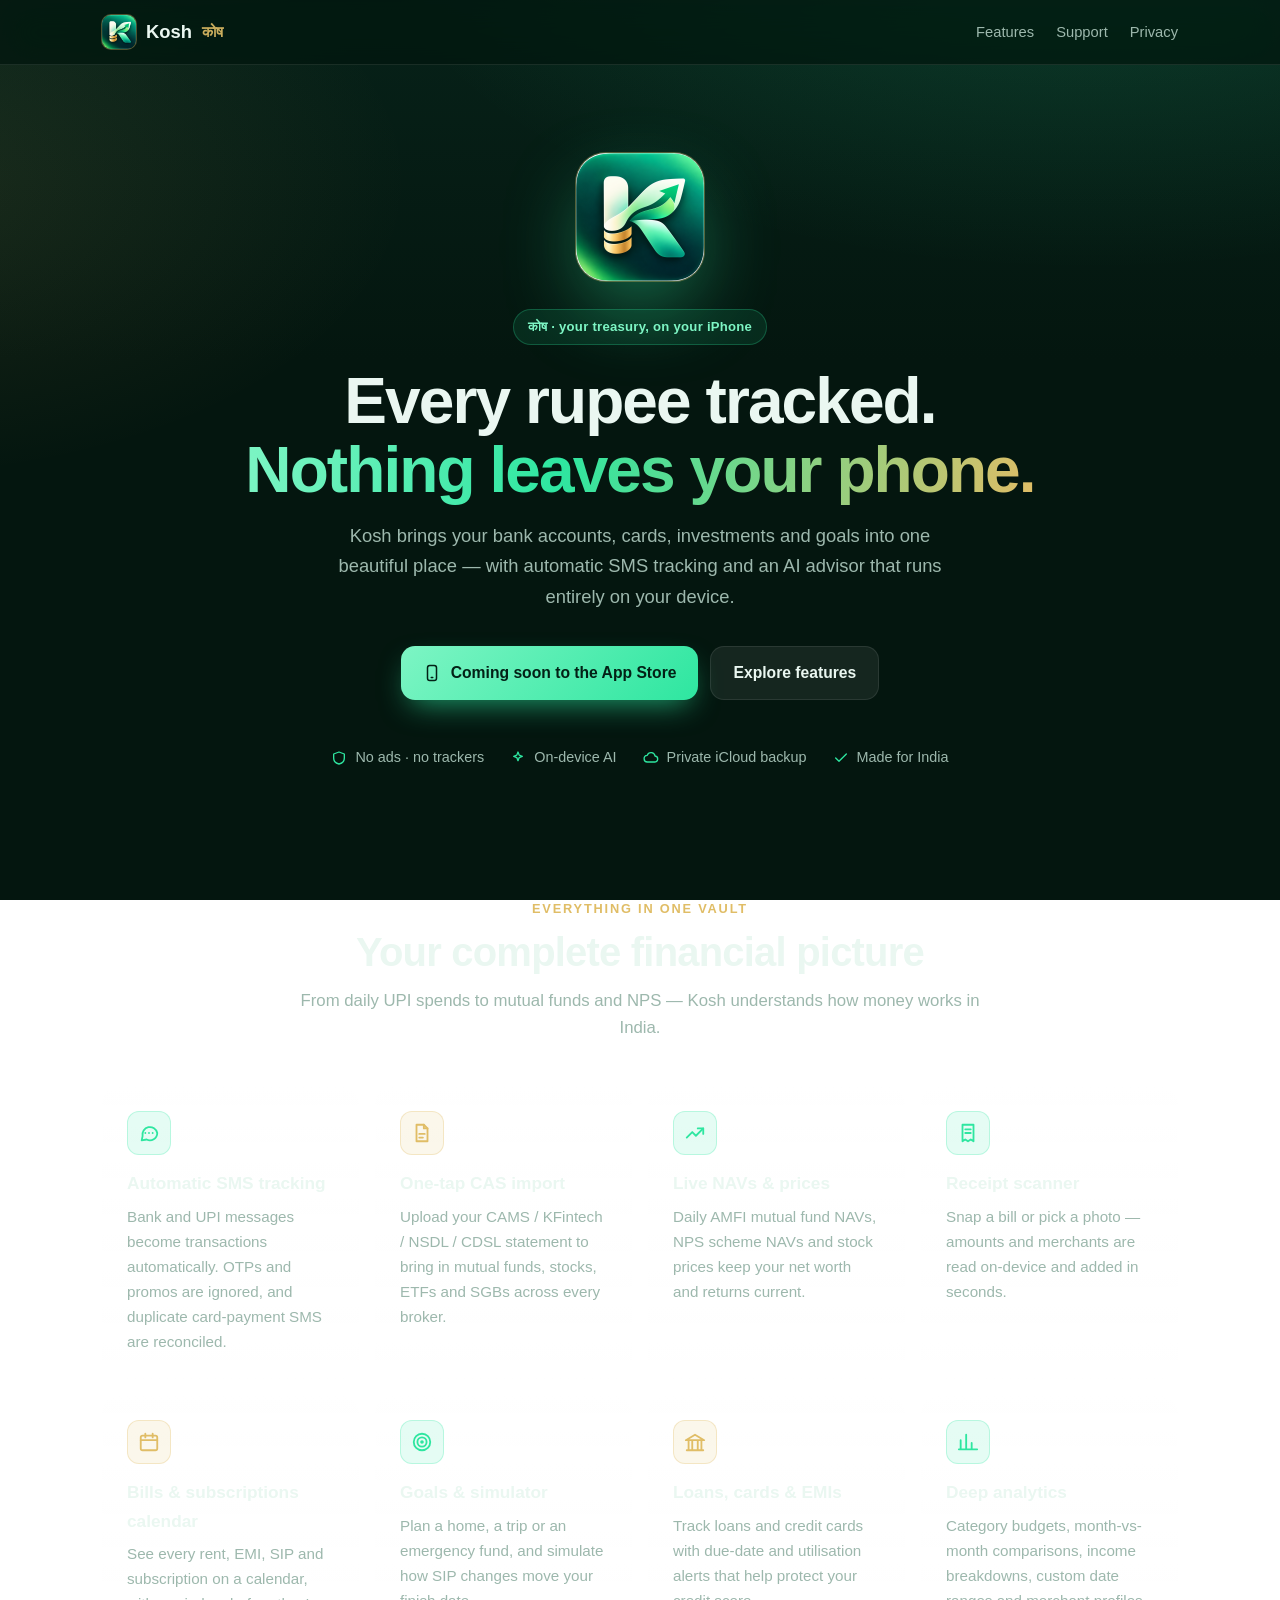
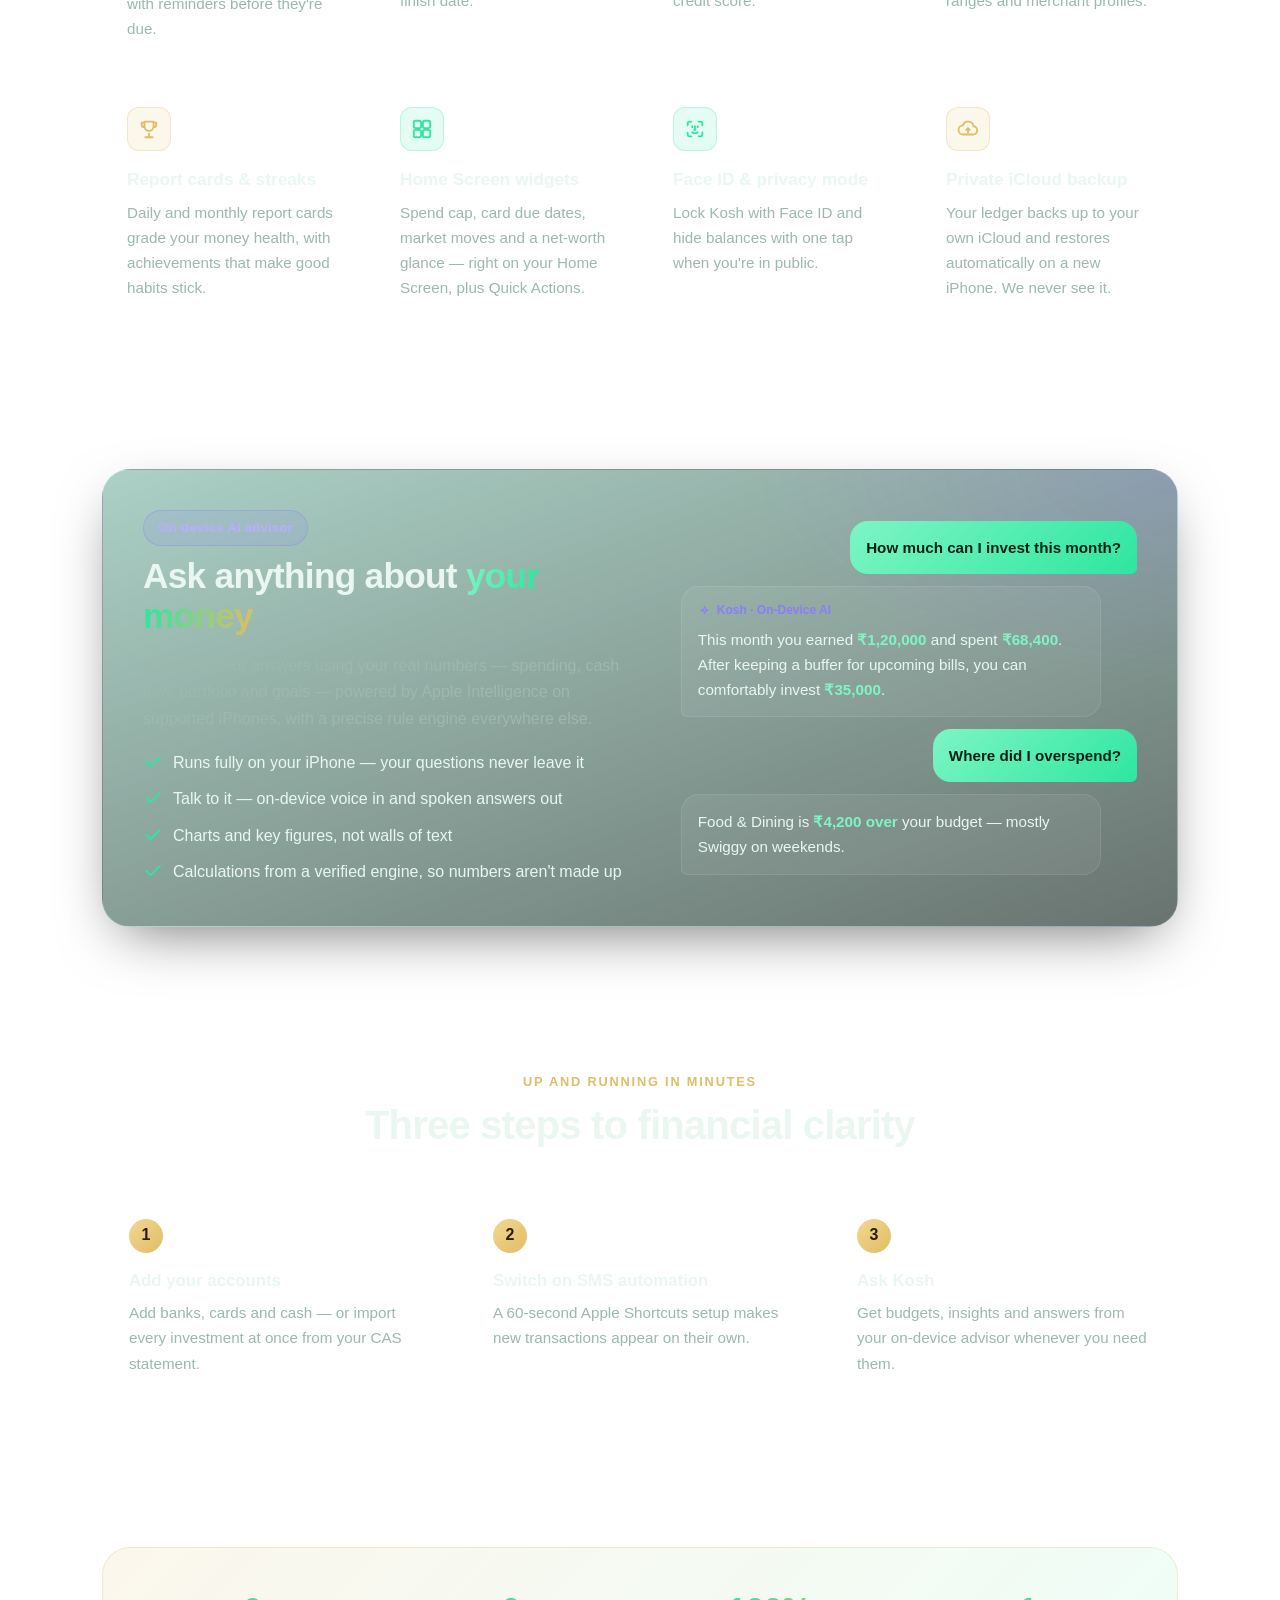
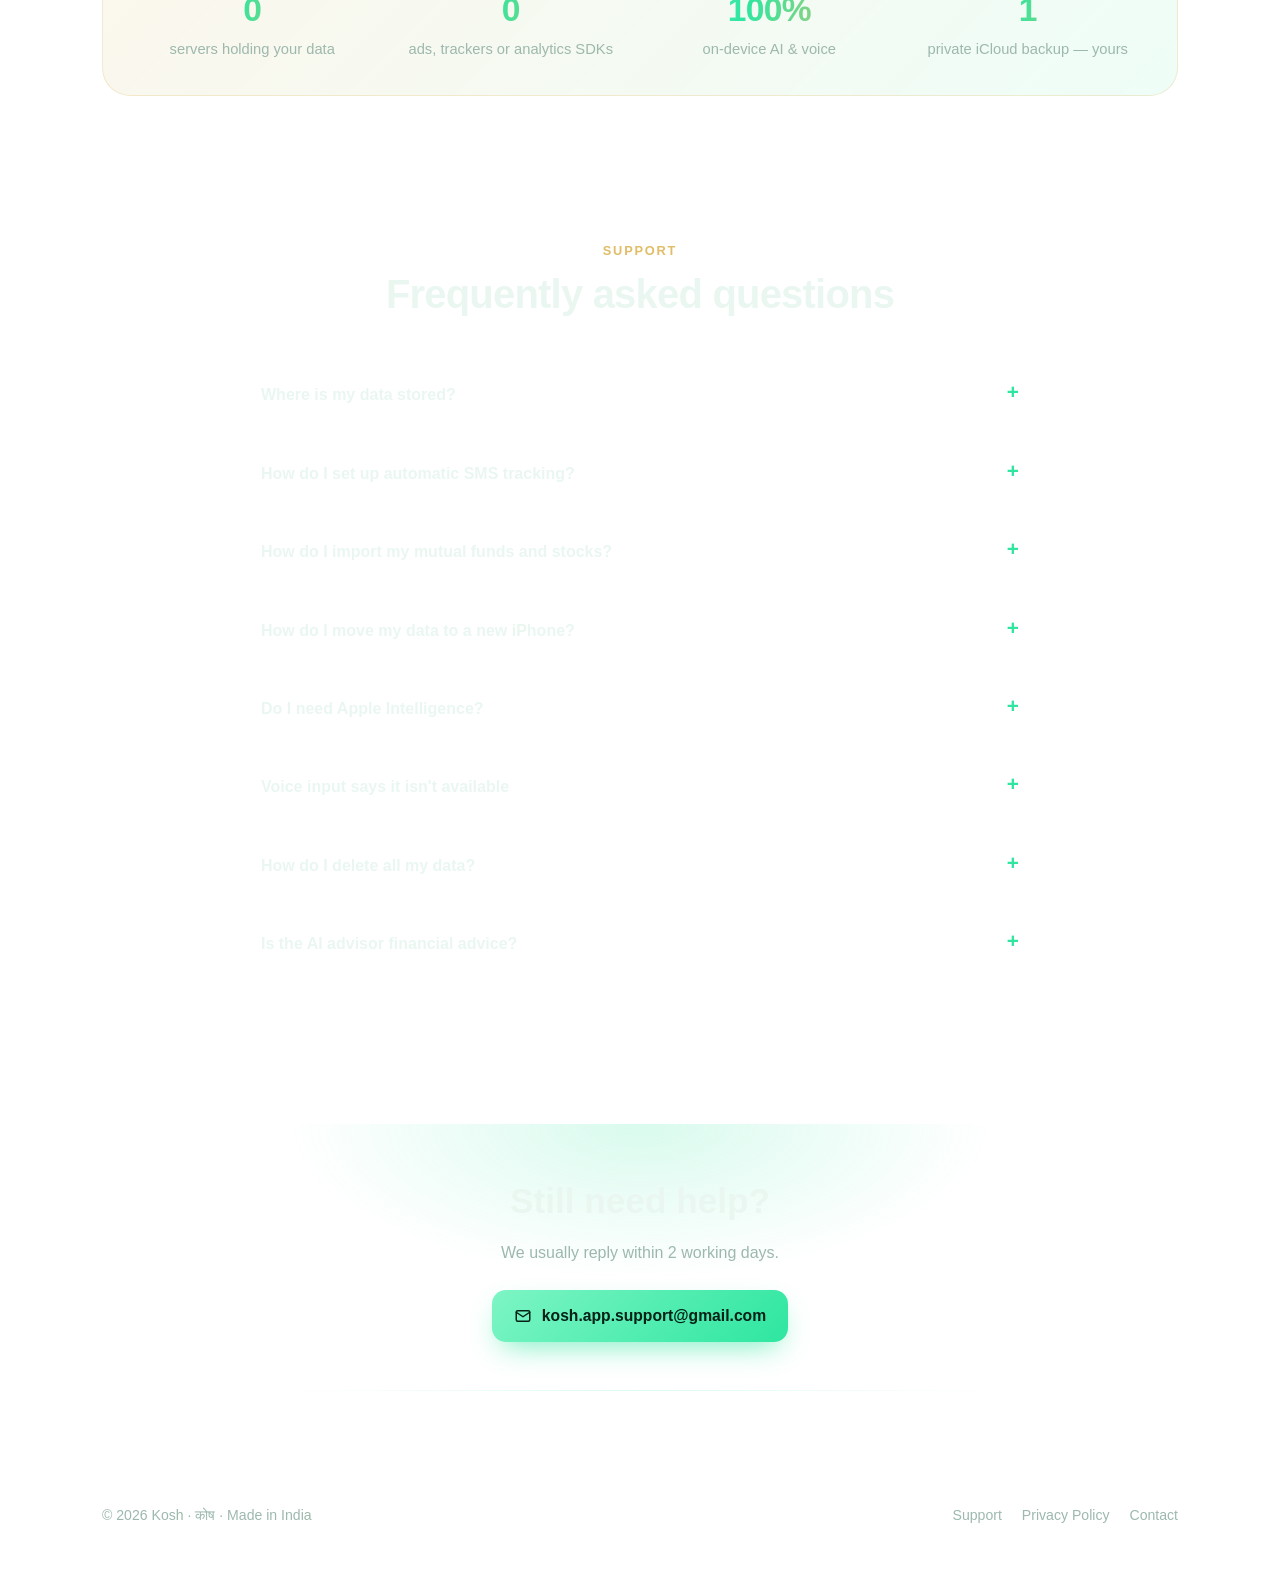
==== index.html @ f6240bd8 "Kosh support and privacy policy site" ====
<!DOCTYPE html>
<html lang="en">
<head>
<meta charset="utf-8">
<meta name="viewport" content="width=device-width, initial-scale=1">
<title>Kosh — Private money manager for India</title>
<meta name="description" content="Kosh tracks your spending, investments and goals entirely on your iPhone. Automatic SMS tracking, CAS import, live NAVs and an on-device AI advisor. No ads, no trackers.">
<meta name="theme-color" content="#04160f">
<meta property="og:title" content="Kosh — Private money manager for India">
<meta property="og:description" content="Spending, investments and an on-device AI advisor — all private, all on your iPhone.">
<meta property="og:image" content="https://kosh-app.github.io/assets/kosh-icon-512.png">
<link rel="icon" type="image/png" href="assets/favicon.png">
<link rel="apple-touch-icon" href="assets/apple-touch-icon.png">
<link rel="stylesheet" href="style.css?v=3">
</head>
<body>

<header class="nav">
  <div class="wrap">
    <a class="brand" href="./"><img src="assets/kosh-icon-512.png" alt="">Kosh <span class="deva">कोष</span></a>
    <nav class="nav-links" aria-label="Main">
      <a href="#features" class="hide-sm">Features</a>
      <a href="#faq">Support</a>
      <a href="privacy.html">Privacy</a>
    </nav>
  </div>
</header>

<main>
  <!-- Hero -->
  <section class="hero">
    <div class="wrap">
      <img class="hero-icon" src="assets/kosh-icon-512.png" alt="Kosh app icon">
      <span class="eyebrow">कोष · your treasury, on your iPhone</span>
      <h1>Every rupee tracked.<br><span class="grad">Nothing leaves your phone.</span></h1>
      <p class="lead">Kosh brings your bank accounts, cards, investments and goals into one beautiful place — with automatic SMS tracking and an AI advisor that runs entirely on your device.</p>
      <div class="cta-row">
        <span class="btn btn-primary">
          <svg viewBox="0 0 24 24" fill="none" stroke="currentColor" stroke-width="2" stroke-linecap="round" stroke-linejoin="round"><rect x="6" y="2" width="12" height="20" rx="3"/><path d="M11 18h2"/></svg>
          Coming soon to the App Store
        </span>
        <a class="btn" href="#features">Explore features</a>
      </div>
      <div class="trust">
        <span><svg viewBox="0 0 24 24" fill="none" stroke="currentColor" stroke-width="2" stroke-linecap="round" stroke-linejoin="round"><path d="M12 3l8 3v6c0 5-3.5 8-8 9-4.5-1-8-4-8-9V6z"/></svg>No ads · no trackers</span>
        <span><svg viewBox="0 0 24 24" fill="none" stroke="currentColor" stroke-width="2" stroke-linecap="round" stroke-linejoin="round"><path d="M12 3l1.8 4.7L18.5 9.5 13.8 11.3 12 16l-1.8-4.7L5.5 9.5l4.7-1.8z"/></svg>On-device AI</span>
        <span><svg viewBox="0 0 24 24" fill="none" stroke="currentColor" stroke-width="2" stroke-linecap="round" stroke-linejoin="round"><path d="M7 18a5 5 0 01-.6-10A6 6 0 0118 9a4.5 4.5 0 01-1 9z"/></svg>Private iCloud backup</span>
        <span><svg viewBox="0 0 24 24" fill="none" stroke="currentColor" stroke-width="2" stroke-linecap="round" stroke-linejoin="round"><path d="M20 6L9 17l-5-5"/></svg>Made for India</span>
      </div>
    </div>
  </section>

  <!-- Features -->
  <section id="features">
    <div class="wrap">
      <div class="section-head">
        <div class="kicker">Everything in one vault</div>
        <h2>Your complete financial picture</h2>
        <p>From daily UPI spends to mutual funds and NPS — Kosh understands how money works in India.</p>
      </div>
      <div class="grid">
        <div class="card">
          <div class="ico"><svg viewBox="0 0 24 24" fill="none" stroke="currentColor" stroke-width="2" stroke-linecap="round" stroke-linejoin="round"><path d="M21 12a8 8 0 01-11.6 7.1L4 20l1-4.6A8 8 0 1121 12z"/><path d="M8 12h.01M12 12h.01M16 12h.01"/></svg></div>
          <h3>Automatic SMS tracking</h3>
          <p>Bank and UPI messages become transactions automatically. OTPs and promos are ignored, and duplicate card-payment SMS are reconciled.</p>
        </div>
        <div class="card">
          <div class="ico gold"><svg viewBox="0 0 24 24" fill="none" stroke="currentColor" stroke-width="2" stroke-linecap="round" stroke-linejoin="round"><path d="M14 3H6v18h12V7z"/><path d="M14 3v4h4M9 13h6M9 17h4"/></svg></div>
          <h3>One-tap CAS import</h3>
          <p>Upload your CAMS / KFintech / NSDL / CDSL statement to bring in mutual funds, stocks, ETFs and SGBs across every broker.</p>
        </div>
        <div class="card">
          <div class="ico"><svg viewBox="0 0 24 24" fill="none" stroke="currentColor" stroke-width="2" stroke-linecap="round" stroke-linejoin="round"><path d="M3 17l6-6 4 4 8-8"/><path d="M15 7h6v6"/></svg></div>
          <h3>Live NAVs &amp; prices</h3>
          <p>Daily AMFI mutual fund NAVs, NPS scheme NAVs and stock prices keep your net worth and returns current.</p>
        </div>
        <div class="card">
          <div class="ico"><svg viewBox="0 0 24 24" fill="none" stroke="currentColor" stroke-width="2" stroke-linecap="round" stroke-linejoin="round"><path d="M6 3h12v18l-3-2-3 2-3-2-3 2z"/><path d="M9 8h6M9 12h6"/></svg></div>
          <h3>Receipt scanner</h3>
          <p>Snap a bill or pick a photo — amounts and merchants are read on-device and added in seconds.</p>
        </div>
        <div class="card">
          <div class="ico gold"><svg viewBox="0 0 24 24" fill="none" stroke="currentColor" stroke-width="2" stroke-linecap="round" stroke-linejoin="round"><rect x="3" y="5" width="18" height="16" rx="2"/><path d="M3 10h18M8 3v4M16 3v4"/></svg></div>
          <h3>Bills &amp; subscriptions calendar</h3>
          <p>See every rent, EMI, SIP and subscription on a calendar, with reminders before they're due.</p>
        </div>
        <div class="card">
          <div class="ico"><svg viewBox="0 0 24 24" fill="none" stroke="currentColor" stroke-width="2" stroke-linecap="round" stroke-linejoin="round"><circle cx="12" cy="12" r="9"/><circle cx="12" cy="12" r="5"/><circle cx="12" cy="12" r="1"/></svg></div>
          <h3>Goals &amp; simulator</h3>
          <p>Plan a home, a trip or an emergency fund, and simulate how SIP changes move your finish date.</p>
        </div>
        <div class="card">
          <div class="ico gold"><svg viewBox="0 0 24 24" fill="none" stroke="currentColor" stroke-width="2" stroke-linecap="round" stroke-linejoin="round"><path d="M3 21h18M5 21V10M19 21V10M9 21V10M15 21V10M2 10l10-6 10 6z"/></svg></div>
          <h3>Loans, cards &amp; EMIs</h3>
          <p>Track loans and credit cards with due-date and utilisation alerts that help protect your credit score.</p>
        </div>
        <div class="card">
          <div class="ico"><svg viewBox="0 0 24 24" fill="none" stroke="currentColor" stroke-width="2" stroke-linecap="round" stroke-linejoin="round"><path d="M4 20V10M10 20V4M16 20v-7M22 20H2"/></svg></div>
          <h3>Deep analytics</h3>
          <p>Category budgets, month-vs-month comparisons, income breakdowns, custom date ranges and merchant profiles.</p>
        </div>
        <div class="card">
          <div class="ico gold"><svg viewBox="0 0 24 24" fill="none" stroke="currentColor" stroke-width="2" stroke-linecap="round" stroke-linejoin="round"><path d="M8 21h8M12 17v4M7 4h10v5a5 5 0 01-10 0z"/><path d="M17 5h3v2a3 3 0 01-3 3M7 5H4v2a3 3 0 003 3"/></svg></div>
          <h3>Report cards &amp; streaks</h3>
          <p>Daily and monthly report cards grade your money health, with achievements that make good habits stick.</p>
        </div>
        <div class="card">
          <div class="ico"><svg viewBox="0 0 24 24" fill="none" stroke="currentColor" stroke-width="2" stroke-linecap="round" stroke-linejoin="round"><rect x="3" y="3" width="8" height="8" rx="2"/><rect x="13" y="3" width="8" height="8" rx="2"/><rect x="3" y="13" width="8" height="8" rx="2"/><rect x="13" y="13" width="8" height="8" rx="2"/></svg></div>
          <h3>Home Screen widgets</h3>
          <p>Spend cap, card due dates, market moves and a net-worth glance — right on your Home Screen, plus Quick Actions.</p>
        </div>
        <div class="card">
          <div class="ico"><svg viewBox="0 0 24 24" fill="none" stroke="currentColor" stroke-width="2" stroke-linecap="round" stroke-linejoin="round"><path d="M4 8V6a2 2 0 012-2h2M16 4h2a2 2 0 012 2v2M20 16v2a2 2 0 01-2 2h-2M8 20H6a2 2 0 01-2-2v-2"/><path d="M9 9v1M15 9v1M12 9v4h-1M9 15.5a4 4 0 006 0"/></svg></div>
          <h3>Face ID &amp; privacy mode</h3>
          <p>Lock Kosh with Face ID and hide balances with one tap when you're in public.</p>
        </div>
        <div class="card">
          <div class="ico gold"><svg viewBox="0 0 24 24" fill="none" stroke="currentColor" stroke-width="2" stroke-linecap="round" stroke-linejoin="round"><path d="M7 18a5 5 0 01-.6-10A6 6 0 0118 9a4.5 4.5 0 01-1 9z"/><path d="M12 11v5M10 13l2-2 2 2"/></svg></div>
          <h3>Private iCloud backup</h3>
          <p>Your ledger backs up to your own iCloud and restores automatically on a new iPhone. We never see it.</p>
        </div>
      </div>
    </div>
  </section>

  <!-- AI advisor spotlight -->
  <section>
    <div class="wrap">
      <div class="spotlight">
        <div>
          <span class="eyebrow" style="color:#b7aeff;background:rgba(139,124,255,.12);border-color:rgba(139,124,255,.3)">On-device AI advisor</span>
          <h2>Ask anything about <span class="grad">your money</span></h2>
          <p>Kosh's advisor answers using your real numbers — spending, cash flow, portfolio and goals — powered by Apple Intelligence on supported iPhones, with a precise rule engine everywhere else.</p>
          <ul class="ticks">
            <li><svg viewBox="0 0 24 24" fill="none" stroke="currentColor" stroke-width="2.4" stroke-linecap="round" stroke-linejoin="round"><path d="M20 6L9 17l-5-5"/></svg>Runs fully on your iPhone — your questions never leave it</li>
            <li><svg viewBox="0 0 24 24" fill="none" stroke="currentColor" stroke-width="2.4" stroke-linecap="round" stroke-linejoin="round"><path d="M20 6L9 17l-5-5"/></svg>Talk to it — on-device voice in and spoken answers out</li>
            <li><svg viewBox="0 0 24 24" fill="none" stroke="currentColor" stroke-width="2.4" stroke-linecap="round" stroke-linejoin="round"><path d="M20 6L9 17l-5-5"/></svg>Charts and key figures, not walls of text</li>
            <li><svg viewBox="0 0 24 24" fill="none" stroke="currentColor" stroke-width="2.4" stroke-linecap="round" stroke-linejoin="round"><path d="M20 6L9 17l-5-5"/></svg>Calculations from a verified engine, so numbers aren't made up</li>
          </ul>
        </div>
        <div class="chat" aria-label="Example conversation">
          <div class="bubble me">How much can I invest this month?</div>
          <div class="bubble ai">
            <div class="tag"><svg viewBox="0 0 24 24" fill="none" stroke="currentColor" stroke-width="2" stroke-linecap="round" stroke-linejoin="round"><path d="M12 3l1.8 4.7L18.5 9.5 13.8 11.3 12 16l-1.8-4.7L5.5 9.5l4.7-1.8z"/></svg>Kosh · On-Device AI</div>
            This month you earned <b>₹1,20,000</b> and spent <b>₹68,400</b>. After keeping a buffer for upcoming bills, you can comfortably invest <b>₹35,000</b>.
          </div>
          <div class="bubble me">Where did I overspend?</div>
          <div class="bubble ai">Food &amp; Dining is <b>₹4,200 over</b> your budget — mostly Swiggy on weekends.</div>
        </div>
      </div>
    </div>
  </section>

  <!-- How it works -->
  <section>
    <div class="wrap">
      <div class="section-head">
        <div class="kicker">Up and running in minutes</div>
        <h2>Three steps to financial clarity</h2>
      </div>
      <div class="steps">
        <div class="step"><h3>Add your accounts</h3><p>Add banks, cards and cash — or import every investment at once from your CAS statement.</p></div>
        <div class="step"><h3>Switch on SMS automation</h3><p>A 60-second Apple Shortcuts setup makes new transactions appear on their own.</p></div>
        <div class="step"><h3>Ask Kosh</h3><p>Get budgets, insights and answers from your on-device advisor whenever you need them.</p></div>
      </div>
    </div>
  </section>

  <!-- Privacy band -->
  <section>
    <div class="wrap">
      <div class="band">
        <div><div class="num grad">0</div><div class="lbl">servers holding your data</div></div>
        <div><div class="num grad">0</div><div class="lbl">ads, trackers or analytics SDKs</div></div>
        <div><div class="num grad">100%</div><div class="lbl">on-device AI &amp; voice</div></div>
        <div><div class="num grad">1</div><div class="lbl">private iCloud backup — yours</div></div>
      </div>
    </div>
  </section>

  <!-- FAQ / Support -->
  <section id="faq">
    <div class="wrap">
      <div class="section-head">
        <div class="kicker">Support</div>
        <h2>Frequently asked questions</h2>
      </div>
      <div class="faq">
        <details>
          <summary>Where is my data stored?</summary>
          <p>On your iPhone, and optionally in your own private iCloud backup. Kosh has no servers that receive your financial data. Read the <a href="privacy.html">Privacy Policy</a>.</p>
        </details>
        <details>
          <summary>How do I set up automatic SMS tracking?</summary>
          <p>Open Kosh → Settings → SMS Automation Guide and follow the steps to create an Apple Shortcuts automation. Set it up on your iPhone only — your other devices get the transactions through iCloud Backup.</p>
        </details>
        <details>
          <summary>How do I import my mutual funds and stocks?</summary>
          <p>Download your Consolidated Account Statement (CAS) PDF from CAMS, KFintech, NSDL or CDSL, then go to Accounts → + → Upload CAS Statement. Holdings from every broker, including Zerodha, Groww and Upstox, are included.</p>
        </details>
        <details>
          <summary>How do I move my data to a new iPhone?</summary>
          <p>Keep iCloud Backup on (Settings → iCloud Backup). Install Kosh on the new iPhone with the same Apple ID and your data restores automatically on first launch.</p>
        </details>
        <details>
          <summary>Do I need Apple Intelligence?</summary>
          <p>No. On iPhones with Apple Intelligence the advisor uses Apple's on-device model; on other iPhones it uses Kosh's built-in rule engine. Both run entirely on your device.</p>
        </details>
        <details>
          <summary>Voice input says it isn't available</summary>
          <p>Kosh only uses on-device speech recognition. Turn on Dictation in Settings → General → Keyboard so iOS can download the speech model for your language, then try again.</p>
        </details>
        <details>
          <summary>How do I delete all my data?</summary>
          <p>Settings → Reset &amp; Clear All Data removes everything from your device and your iCloud backup.</p>
        </details>
        <details>
          <summary>Is the AI advisor financial advice?</summary>
          <p>No. It provides educational insights based on your own data. Please consult a registered adviser before making financial decisions.</p>
        </details>
      </div>
    </div>
  </section>

  <!-- Contact -->
  <section>
    <div class="wrap">
      <div class="contact">
        <h2>Still need help?</h2>
        <p>We usually reply within 2 working days.</p>
        <a class="btn btn-primary" href="mailto:kosh.app.support@gmail.com?subject=Kosh%20Support">
          <svg viewBox="0 0 24 24" fill="none" stroke="currentColor" stroke-width="2" stroke-linecap="round" stroke-linejoin="round"><rect x="3" y="5" width="18" height="14" rx="2"/><path d="M3 7l9 6 9-6"/></svg>
          kosh.app.support@gmail.com
        </a>
      </div>
    </div>
  </section>
</main>

<footer>
  <div class="wrap">
    <span>© 2026 Kosh · कोष · Made in India</span>
    <nav aria-label="Footer"><a href="#faq">Support</a><a href="privacy.html">Privacy Policy</a><a href="mailto:kosh.app.support@gmail.com">Contact</a></nav>
  </div>
</footer>

</body>
</html>
---- style.css ----
/* Kosh — brand theme (emerald vault, mint growth, gold coins). No web fonts, no trackers. */
:root {
    --bg: #04160f;
    --bg-2: #072219;
    --surface: rgba(255, 255, 255, 0.04);
    --surface-2: rgba(255, 255, 255, 0.07);
    --border: rgba(255, 255, 255, 0.09);
    --text: #eaf7f1;
    --muted: #9db8ad;
    --mint: #2ee6a0;
    --mint-2: #7df5c4;
    --emerald: #0f7a5a;
    --gold: #e0bd66;
    --gold-2: #b8913a;
    --ivory: #f7f3e6;
    --violet: #8b7cff;
    --radius: 20px;
    --shadow: 0 20px 60px -20px rgba(0, 0, 0, 0.6);
    --max: 1120px;
}

* { box-sizing: border-box; }
html { scroll-behavior: smooth; }
body {
    margin: 0;
    font: 16px/1.65 -apple-system, BlinkMacSystemFont, "SF Pro Text", "Segoe UI", Roboto, "Noto Sans Devanagari", sans-serif;
    color: var(--text);
    background:
        radial-gradient(1200px 600px at 85% -10%, rgba(46, 230, 160, 0.16), transparent 60%),
        radial-gradient(900px 500px at -10% 20%, rgba(224, 189, 102, 0.10), transparent 60%),
        linear-gradient(180deg, var(--bg-2), var(--bg) 40%);
    background-attachment: fixed;
    -webkit-font-smoothing: antialiased;
}
a { color: var(--mint); text-decoration: none; }
a:hover { text-decoration: underline; }
img { max-width: 100%; display: block; }
.wrap { max-width: var(--max); margin: 0 auto; padding: 0 22px; }

/* ---------- Nav ---------- */
.nav {
    position: sticky; top: 0; z-index: 10;
    backdrop-filter: saturate(160%) blur(18px);
    -webkit-backdrop-filter: saturate(160%) blur(18px);
    background: rgba(4, 22, 15, 0.72);
    border-bottom: 1px solid var(--border);
}
.nav .wrap { display: flex; align-items: center; justify-content: space-between; height: 64px; }
.brand { display: flex; align-items: center; gap: 10px; color: var(--text); font-weight: 700; font-size: 1.15rem; }
.brand:hover { text-decoration: none; }
.brand img { width: 34px; height: 34px; border-radius: 9px; box-shadow: 0 0 0 1px rgba(224, 189, 102, 0.35); }
.brand .deva { color: var(--gold); font-weight: 600; font-size: 0.95rem; opacity: 0.9; }
.nav-links { display: flex; gap: 22px; font-size: 0.92rem; }
.nav-links a { color: var(--muted); }
.nav-links a:hover, .nav-links a[aria-current="page"] { color: var(--text); text-decoration: none; }

/* ---------- Hero ---------- */
.hero { padding: 88px 0 56px; text-align: center; }
.hero-icon {
    width: 128px; height: 128px; margin: 0 auto 28px; border-radius: 30px;
    box-shadow: 0 0 0 1px rgba(224, 189, 102, 0.35), 0 30px 80px -10px rgba(46, 230, 160, 0.45);
}
.eyebrow {
    display: inline-flex; align-items: center; gap: 8px;
    padding: 6px 14px; border-radius: 999px;
    background: rgba(46, 230, 160, 0.10); border: 1px solid rgba(46, 230, 160, 0.25);
    color: var(--mint-2); font-size: 0.82rem; font-weight: 600; letter-spacing: 0.02em;
}
.hero h1 {
    margin: 22px auto 16px; max-width: 820px;
    font-size: clamp(2.3rem, 5.5vw, 4rem); line-height: 1.08; letter-spacing: -0.03em;
}
.grad {
    background: linear-gradient(100deg, var(--mint-2), var(--mint) 40%, var(--gold) 100%);
    -webkit-background-clip: text; background-clip: text; color: transparent;
}
.hero p.lead { max-width: 640px; margin: 0 auto; color: var(--muted); font-size: 1.15rem; }
.cta-row { display: flex; gap: 12px; justify-content: center; flex-wrap: wrap; margin-top: 34px; }
.btn {
    display: inline-flex; align-items: center; gap: 10px;
    padding: 13px 22px; border-radius: 14px; font-weight: 650; font-size: 0.98rem;
    border: 1px solid var(--border); color: var(--text); background: var(--surface-2);
}
.btn:hover { text-decoration: none; background: rgba(255, 255, 255, 0.11); }
.btn-primary {
    color: #032116; border: none;
    background: linear-gradient(135deg, var(--mint-2), var(--mint));
    box-shadow: 0 12px 30px -10px rgba(46, 230, 160, 0.7);
}
.btn-primary:hover { background: linear-gradient(135deg, #9af8d2, #45ecb0); }
.btn svg { width: 18px; height: 18px; }

/* ---------- Trust strip ---------- */
.trust { display: flex; justify-content: center; flex-wrap: wrap; gap: 10px 26px; margin-top: 46px; color: var(--muted); font-size: 0.9rem; }
.trust span { display: inline-flex; align-items: center; gap: 8px; }
.trust svg { width: 16px; height: 16px; color: var(--mint); }

/* ---------- Sections ---------- */
section { padding: 72px 0; }
.section-head { text-align: center; max-width: 680px; margin: 0 auto 44px; }
.section-head .kicker { color: var(--gold); font-weight: 700; font-size: 0.8rem; letter-spacing: 0.14em; text-transform: uppercase; }
.section-head h2 { margin: 10px 0 12px; font-size: clamp(1.7rem, 3.4vw, 2.5rem); letter-spacing: -0.02em; line-height: 1.15; }
.section-head p { color: var(--muted); margin: 0; font-size: 1.05rem; }

/* ---------- Feature grid ---------- */
.grid { display: grid; gap: 16px; grid-template-columns: repeat(auto-fit, minmax(250px, 1fr)); }
.card {
    position: relative; padding: 24px; border-radius: var(--radius);
    background: linear-gradient(180deg, var(--surface-2), var(--surface));
    border: 1px solid var(--border);
    transition: transform 0.2s ease, border-color 0.2s ease;
}
.card:hover { transform: translateY(-3px); border-color: rgba(46, 230, 160, 0.35); }
.card h3 { margin: 14px 0 6px; font-size: 1.08rem; }
.card p { margin: 0; color: var(--muted); font-size: 0.95rem; }
.ico {
    width: 44px; height: 44px; border-radius: 12px; display: grid; place-items: center;
    background: rgba(46, 230, 160, 0.12); color: var(--mint);
    box-shadow: inset 0 0 0 1px rgba(46, 230, 160, 0.25);
}
.ico svg { width: 22px; height: 22px; }
.ico.gold { background: rgba(224, 189, 102, 0.13); color: var(--gold); box-shadow: inset 0 0 0 1px rgba(224, 189, 102, 0.3); }
.ico.violet { background: rgba(139, 124, 255, 0.14); color: var(--violet); box-shadow: inset 0 0 0 1px rgba(139, 124, 255, 0.3); }

/* ---------- Spotlight (AI advisor) ---------- */
.spotlight {
    display: grid; gap: 36px; align-items: center; grid-template-columns: 1.1fr 1fr;
    padding: 40px; border-radius: 28px;
    background:
        radial-gradient(600px 300px at 100% 0%, rgba(139, 124, 255, 0.18), transparent 70%),
        linear-gradient(160deg, rgba(15, 122, 90, 0.35), rgba(4, 22, 15, 0.6));
    border: 1px solid var(--border); box-shadow: var(--shadow);
}
.spotlight h2 { margin: 10px 0 12px; font-size: clamp(1.6rem, 3vw, 2.2rem); letter-spacing: -0.02em; line-height: 1.15; }
.spotlight p { color: var(--muted); }
.ticks { list-style: none; padding: 0; margin: 18px 0 0; display: grid; gap: 10px; }
.ticks li { display: flex; gap: 10px; align-items: flex-start; }
.ticks svg { flex: none; width: 20px; height: 20px; color: var(--mint); margin-top: 2px; }
.chat { display: grid; gap: 12px; }
.bubble { padding: 14px 16px; border-radius: 18px; font-size: 0.95rem; max-width: 92%; }
.bubble.me { justify-self: end; background: linear-gradient(135deg, var(--mint-2), var(--mint)); color: #032116; border-bottom-right-radius: 6px; font-weight: 550; }
.bubble.ai { background: rgba(255, 255, 255, 0.06); border: 1px solid var(--border); border-bottom-left-radius: 6px; }
.bubble.ai b { color: var(--mint-2); }
.bubble .tag { display: flex; align-items: center; gap: 6px; font-size: 0.75rem; color: var(--violet); font-weight: 650; margin-bottom: 6px; }
.bubble .tag svg { width: 13px; height: 13px; }

/* ---------- Steps ---------- */
.steps { counter-reset: s; display: grid; gap: 16px; grid-template-columns: repeat(auto-fit, minmax(240px, 1fr)); }
.step { padding: 26px; border-radius: var(--radius); background: var(--surface); border: 1px solid var(--border); }
.step::before {
    counter-increment: s; content: counter(s);
    display: grid; place-items: center; width: 34px; height: 34px; border-radius: 50%;
    font-weight: 800; color: #2b1d00; background: linear-gradient(135deg, #f3d891, var(--gold));
}
.step h3 { margin: 14px 0 6px; font-size: 1.05rem; }
.step p { margin: 0; color: var(--muted); font-size: 0.95rem; }

/* ---------- Privacy band ---------- */
.band {
    display: grid; gap: 28px; grid-template-columns: repeat(auto-fit, minmax(200px, 1fr));
    padding: 34px; border-radius: 28px; text-align: center;
    background: linear-gradient(135deg, rgba(224, 189, 102, 0.12), rgba(46, 230, 160, 0.08));
    border: 1px solid rgba(224, 189, 102, 0.25);
}
.band .num { font-size: 2.1rem; font-weight: 800; letter-spacing: -0.02em; }
.band .lbl { color: var(--muted); font-size: 0.92rem; }

/* ---------- FAQ ---------- */
.faq { max-width: 800px; margin: 0 auto; display: grid; gap: 10px; }
details { border-radius: 16px; background: var(--surface); border: 1px solid var(--border); padding: 4px 20px; }
details[open] { background: var(--surface-2); border-color: rgba(46, 230, 160, 0.3); }
summary { cursor: pointer; list-style: none; padding: 16px 0; font-weight: 650; display: flex; justify-content: space-between; gap: 16px; }
summary::-webkit-details-marker { display: none; }
summary::after { content: "+"; color: var(--mint); font-size: 1.3rem; line-height: 1; transition: transform 0.2s; }
details[open] summary::after { transform: rotate(45deg); }
details p { margin: 0 0 18px; color: var(--muted); }

/* ---------- Contact ---------- */
.contact {
    text-align: center; padding: 48px 28px; border-radius: 28px;
    background: radial-gradient(500px 220px at 50% 0%, rgba(46, 230, 160, 0.18), transparent 70%), var(--surface);
    border: 1px solid var(--border);
}
.contact h2 { margin: 0 0 10px; font-size: clamp(1.6rem, 3vw, 2.2rem); }
.contact p { color: var(--muted); margin: 0 0 24px; }

/* ---------- Footer ---------- */
footer { padding: 40px 0 56px; border-top: 1px solid var(--border); color: var(--muted); font-size: 0.88rem; }
footer .wrap { display: flex; justify-content: space-between; align-items: center; flex-wrap: wrap; gap: 16px; }
footer nav { display: flex; gap: 20px; }
footer a { color: var(--muted); }

/* ---------- Legal (privacy policy) ---------- */
.legal-hero { padding: 64px 0 24px; text-align: center; }
.legal-hero h1 { margin: 16px 0 8px; font-size: clamp(2rem, 4.5vw, 3rem); letter-spacing: -0.02em; }
.legal-hero .meta { color: var(--muted); }
.legal { display: grid; gap: 28px; grid-template-columns: 240px 1fr; align-items: start; padding-bottom: 72px; }
.toc { position: sticky; top: 88px; padding: 18px; border-radius: 16px; background: var(--surface); border: 1px solid var(--border); font-size: 0.9rem; }
.toc b { display: block; margin-bottom: 8px; color: var(--gold); font-size: 0.75rem; letter-spacing: 0.12em; text-transform: uppercase; }
.toc ol { margin: 0; padding-left: 18px; display: grid; gap: 6px; }
.toc a { color: var(--muted); }
.toc a:hover { color: var(--text); }
.doc { display: grid; gap: 14px; }
.summary-card {
    padding: 26px; border-radius: var(--radius);
    background: linear-gradient(135deg, rgba(46, 230, 160, 0.12), rgba(224, 189, 102, 0.08));
    border: 1px solid rgba(46, 230, 160, 0.3);
}
.summary-card h2 { margin: 0 0 12px; font-size: 1.2rem; }
.doc section { padding: 24px 26px; border-radius: var(--radius); background: var(--surface); border: 1px solid var(--border); scroll-margin-top: 84px; }
.doc h2 { margin: 0 0 10px; font-size: 1.15rem; display: flex; align-items: center; gap: 10px; }
.doc h2 .n { display: grid; place-items: center; width: 28px; height: 28px; border-radius: 8px; font-size: 0.85rem; background: rgba(224, 189, 102, 0.14); color: var(--gold); }
.doc p, .doc li { color: #c9dcd4; }
.doc p { margin: 0 0 10px; }
.doc p:last-child { margin-bottom: 0; }
.doc ul { margin: 0; padding-left: 20px; display: grid; gap: 8px; }
.doc ul + p { margin-top: 12px; }
.doc strong { color: var(--text); }

/* ---------- Responsive ---------- */
@media (max-width: 860px) {
    .spotlight { grid-template-columns: 1fr; padding: 28px; }
    .legal { grid-template-columns: 1fr; }
    .toc { position: static; }
}
@media (max-width: 560px) {
    .nav-links { gap: 14px; font-size: 0.85rem; }
    .nav-links .hide-sm { display: none; }
    .hero { padding-top: 56px; }
    section { padding: 52px 0; }
}
/* Touch screens & phones: give navigation links at least a 44pt tap area (Apple HIG) */
@media (pointer: coarse), (max-width: 860px) {
    .nav-links a, footer nav a { display: inline-flex; align-items: center; min-height: 44px; padding: 0 4px; }
    footer nav { gap: 12px; }
    .toc ol { gap: 0; }
    .toc a { display: flex; align-items: center; min-height: 44px; }
    summary { min-height: 44px; }
}
@media (prefers-reduced-motion: reduce) {
    html { scroll-behavior: auto; }
    .card { transition: none; }
}
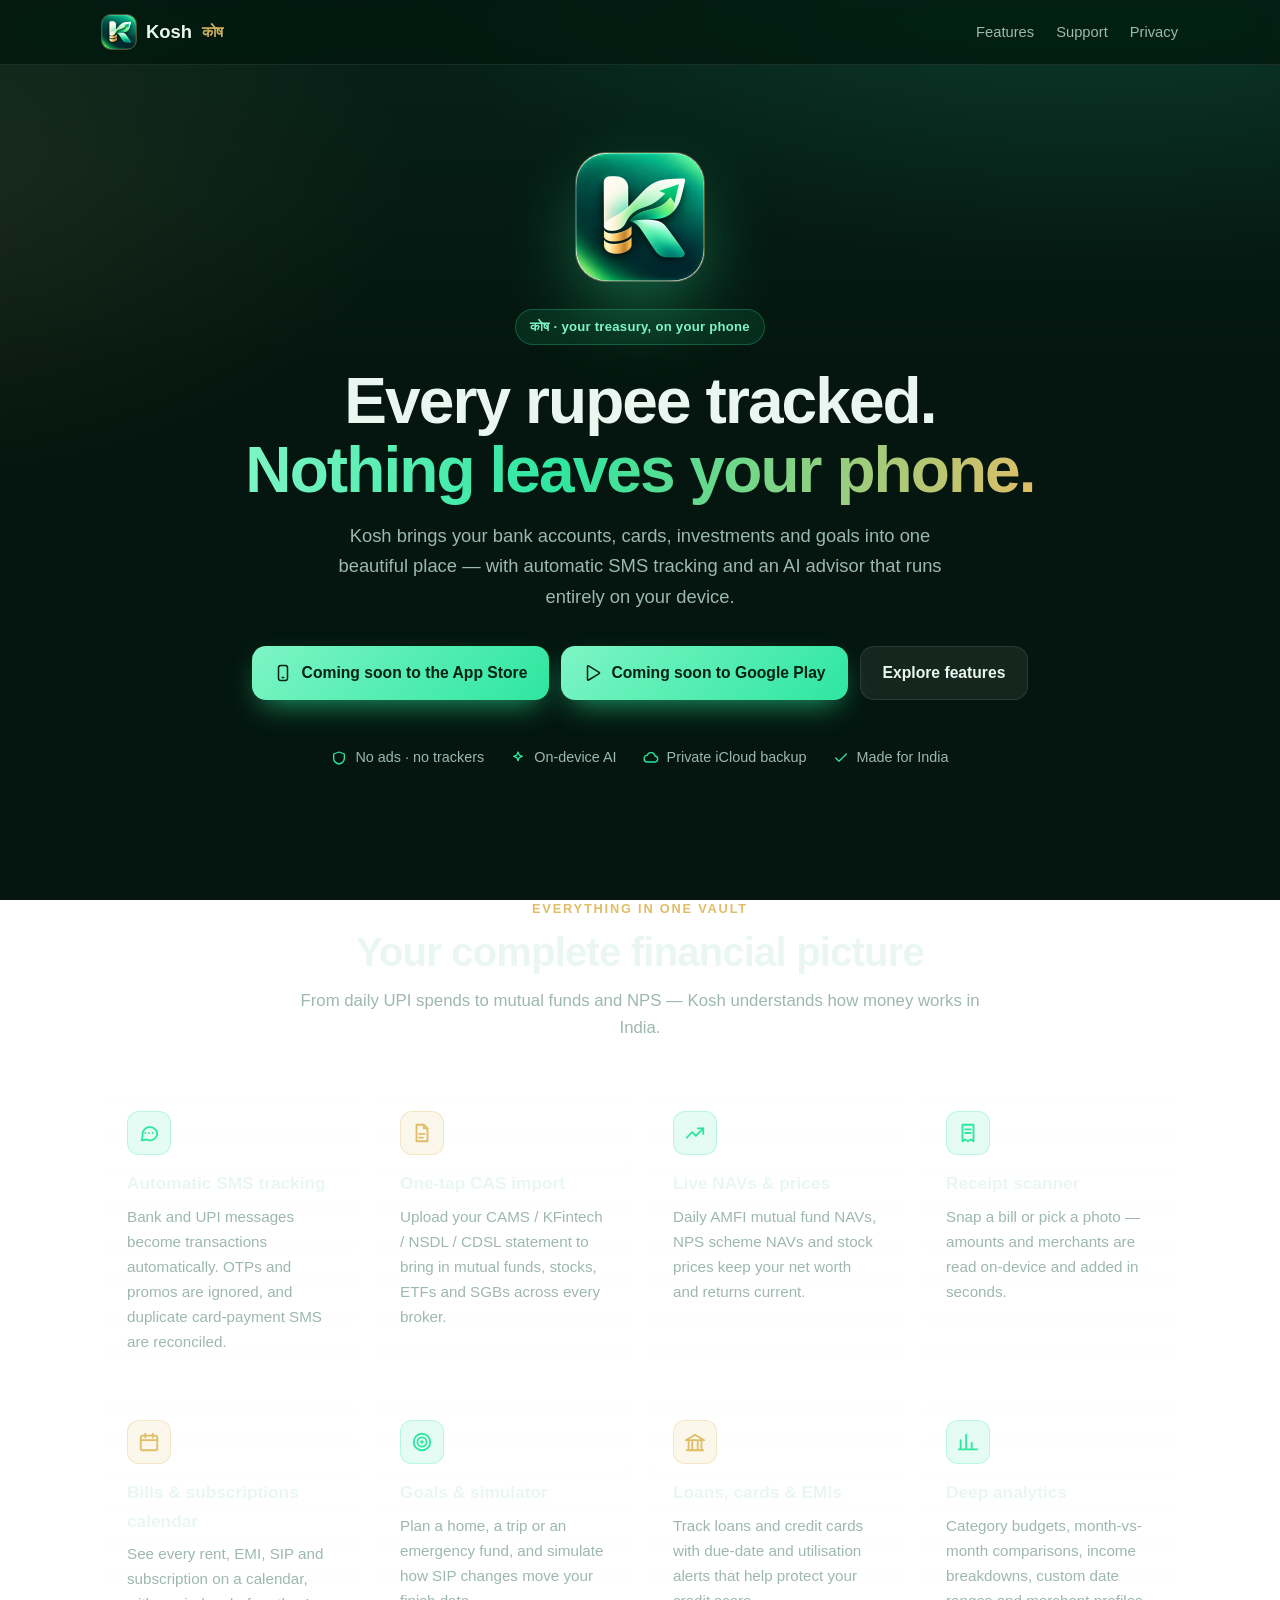
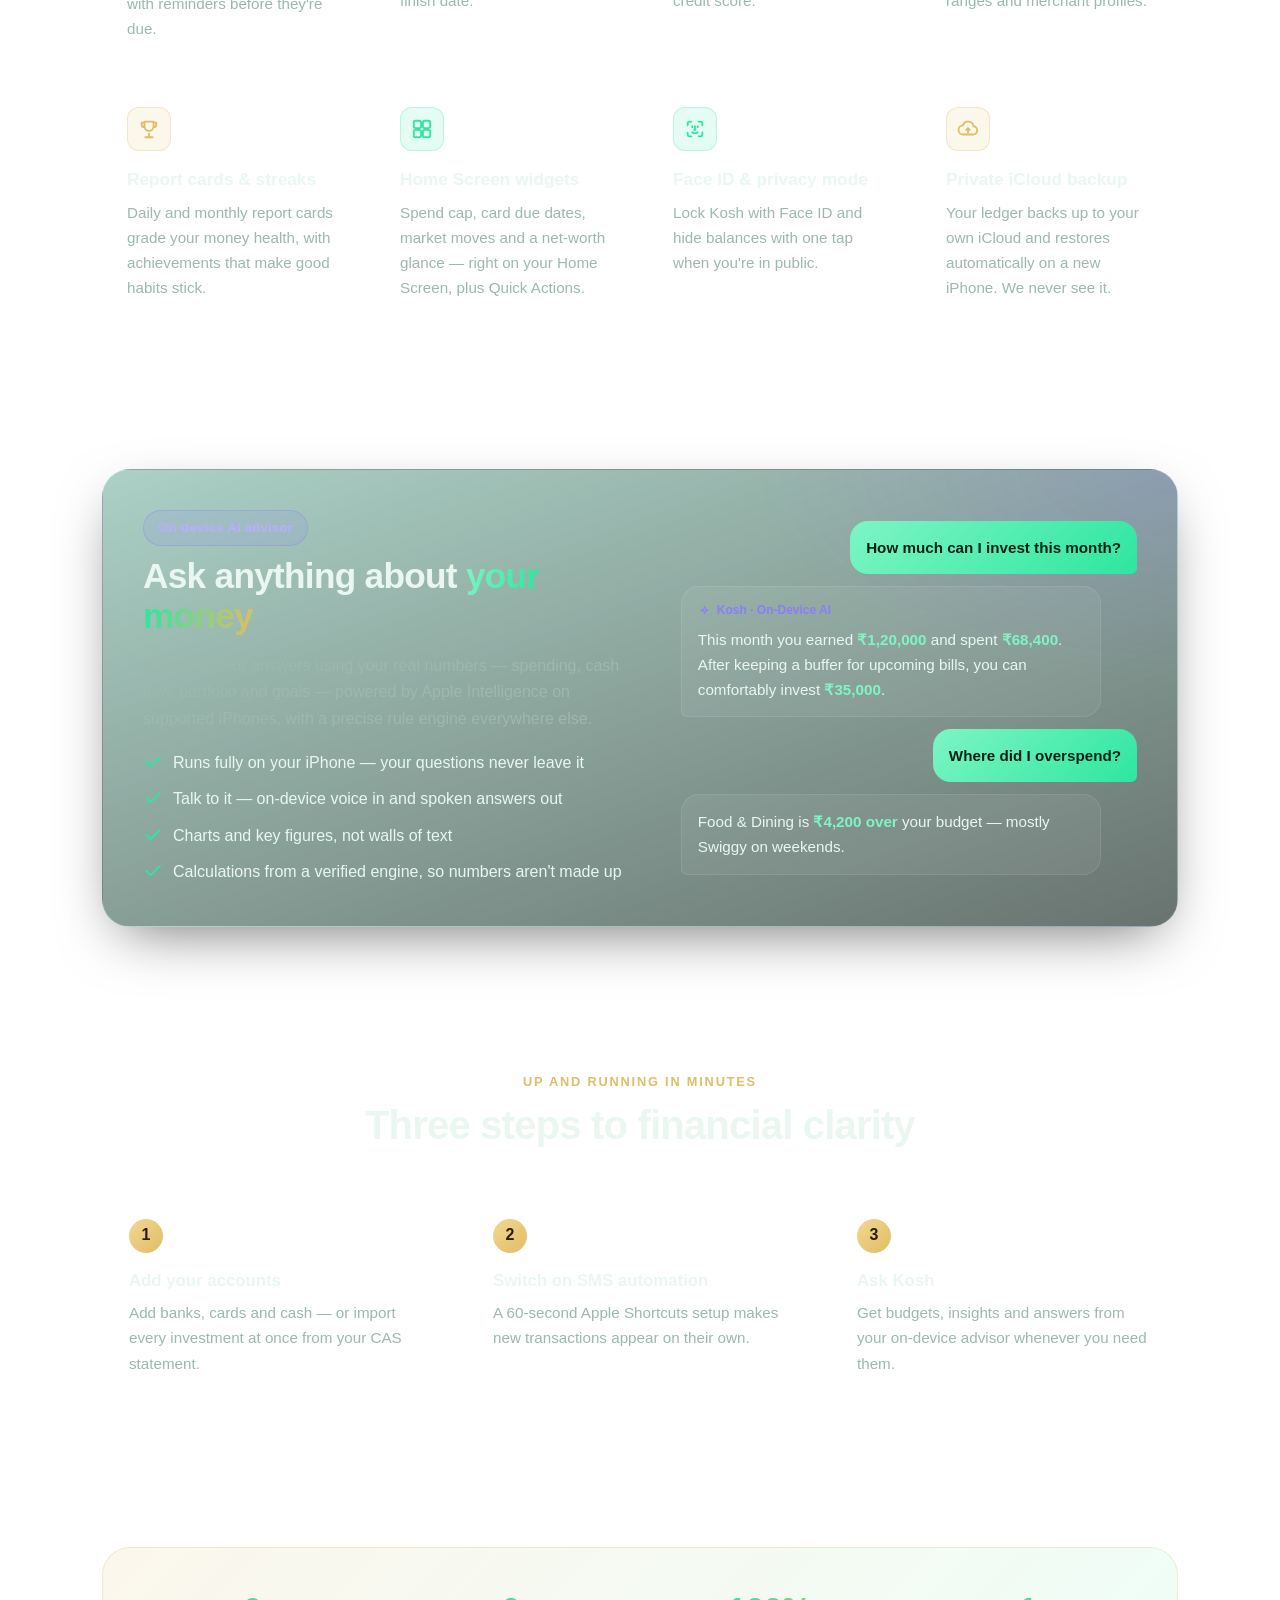
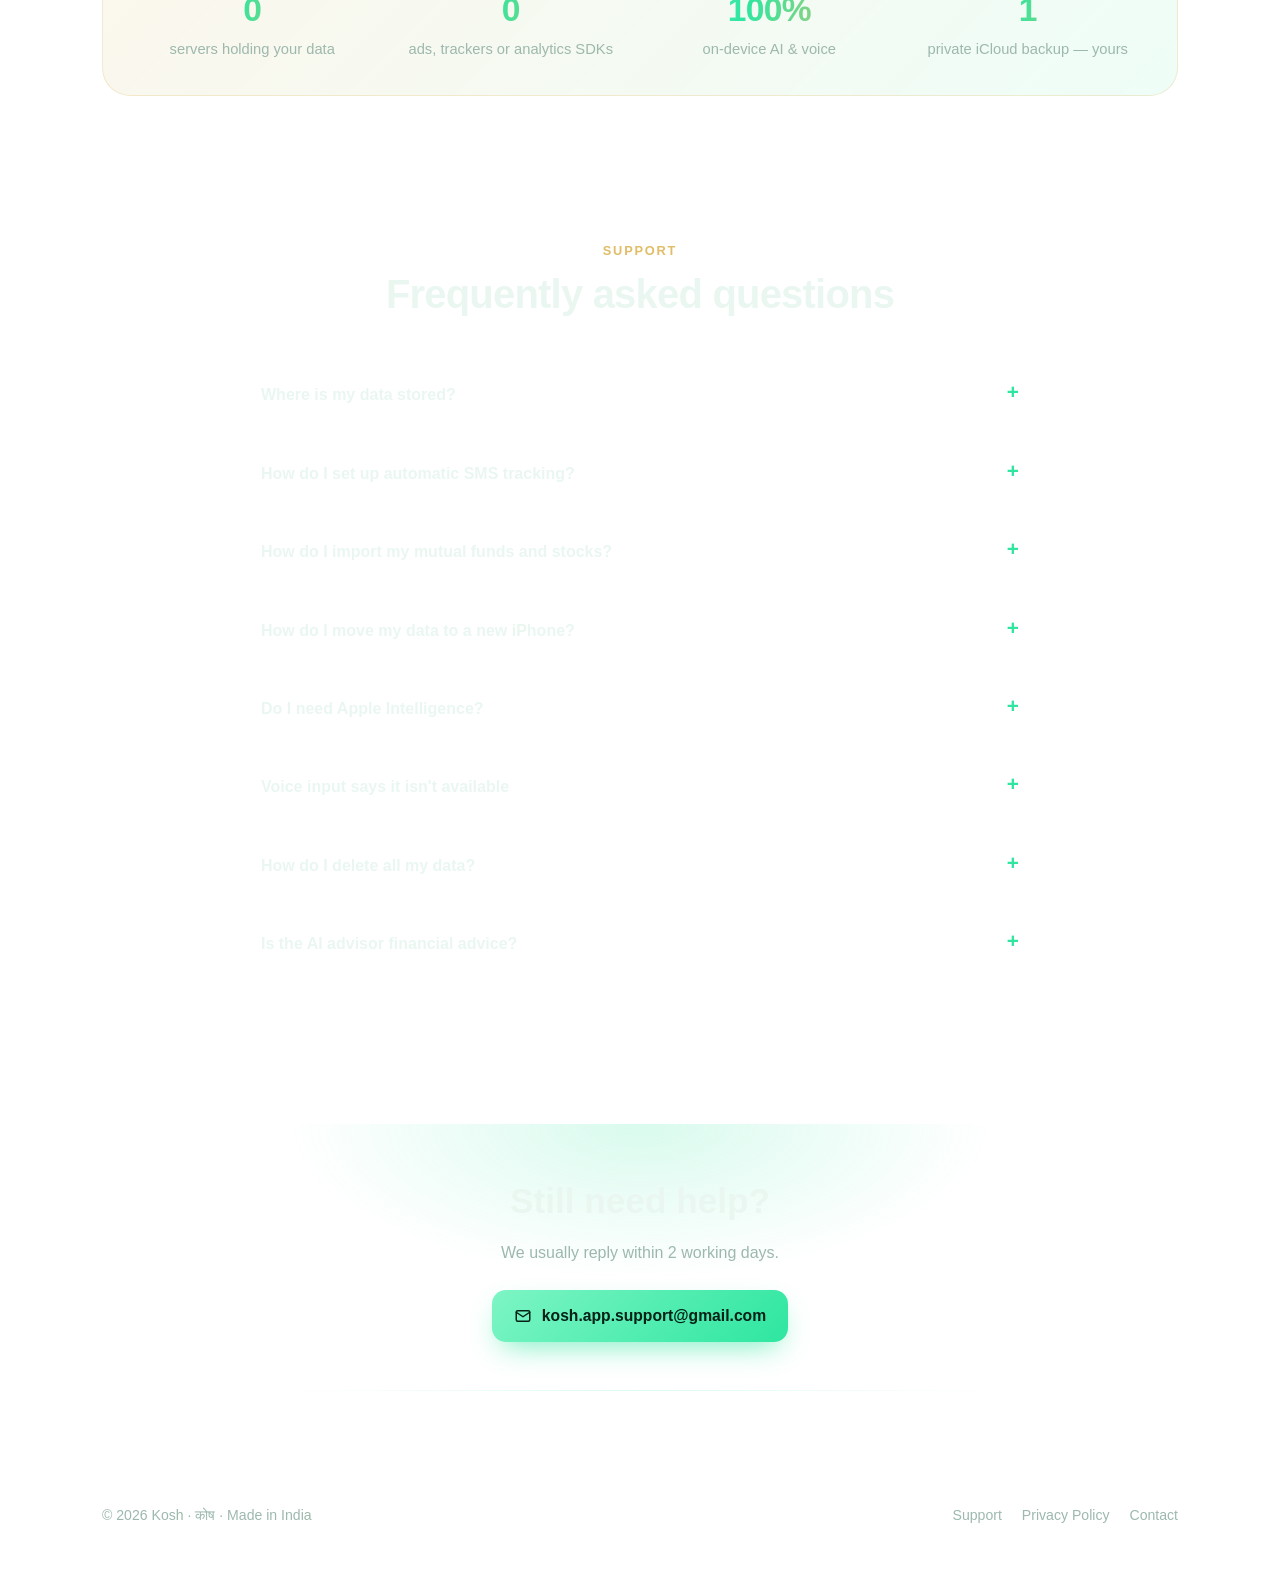
==== commit c7db15cb: "Add Google Play coming-soon button" ====
--- a/index.html
+++ b/index.html
@@ -31,13 +31,17 @@
   <section class="hero">
     <div class="wrap">
       <img class="hero-icon" src="assets/kosh-icon-512.png" alt="Kosh app icon">
-      <span class="eyebrow">कोष · your treasury, on your iPhone</span>
+      <span class="eyebrow">कोष · your treasury, on your phone</span>
       <h1>Every rupee tracked.<br><span class="grad">Nothing leaves your phone.</span></h1>
       <p class="lead">Kosh brings your bank accounts, cards, investments and goals into one beautiful place — with automatic SMS tracking and an AI advisor that runs entirely on your device.</p>
       <div class="cta-row">
         <span class="btn btn-primary">
           <svg viewBox="0 0 24 24" fill="none" stroke="currentColor" stroke-width="2" stroke-linecap="round" stroke-linejoin="round"><rect x="6" y="2" width="12" height="20" rx="3"/><path d="M11 18h2"/></svg>
           Coming soon to the App Store
+        </span>
+        <span class="btn btn-primary">
+          <svg viewBox="0 0 24 24" fill="none" stroke="currentColor" stroke-width="2" stroke-linecap="round" stroke-linejoin="round"><path d="M6 3.5v17a1 1 0 001.5.86l14-8.5a1 1 0 000-1.72l-14-8.5A1 1 0 006 3.5z"/></svg>
+          Coming soon to Google Play
         </span>
         <a class="btn" href="#features">Explore features</a>
       </div>
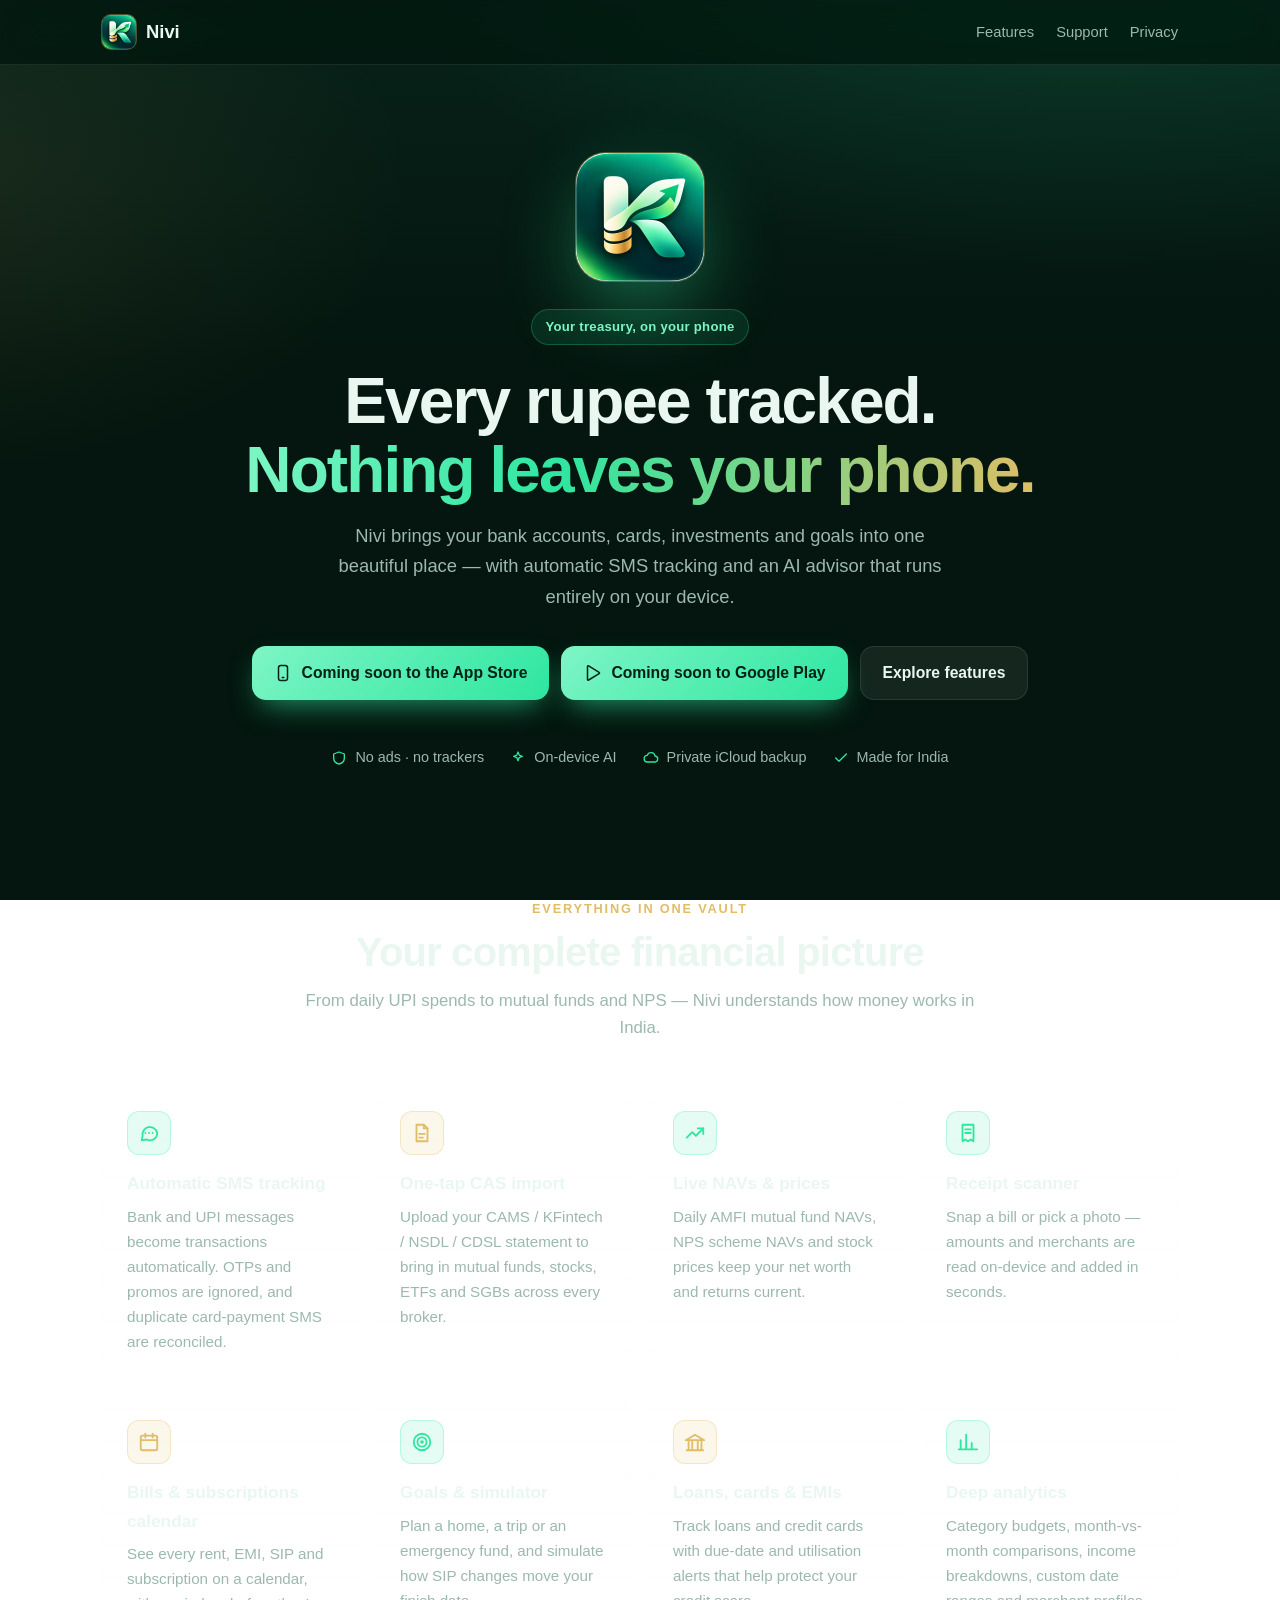
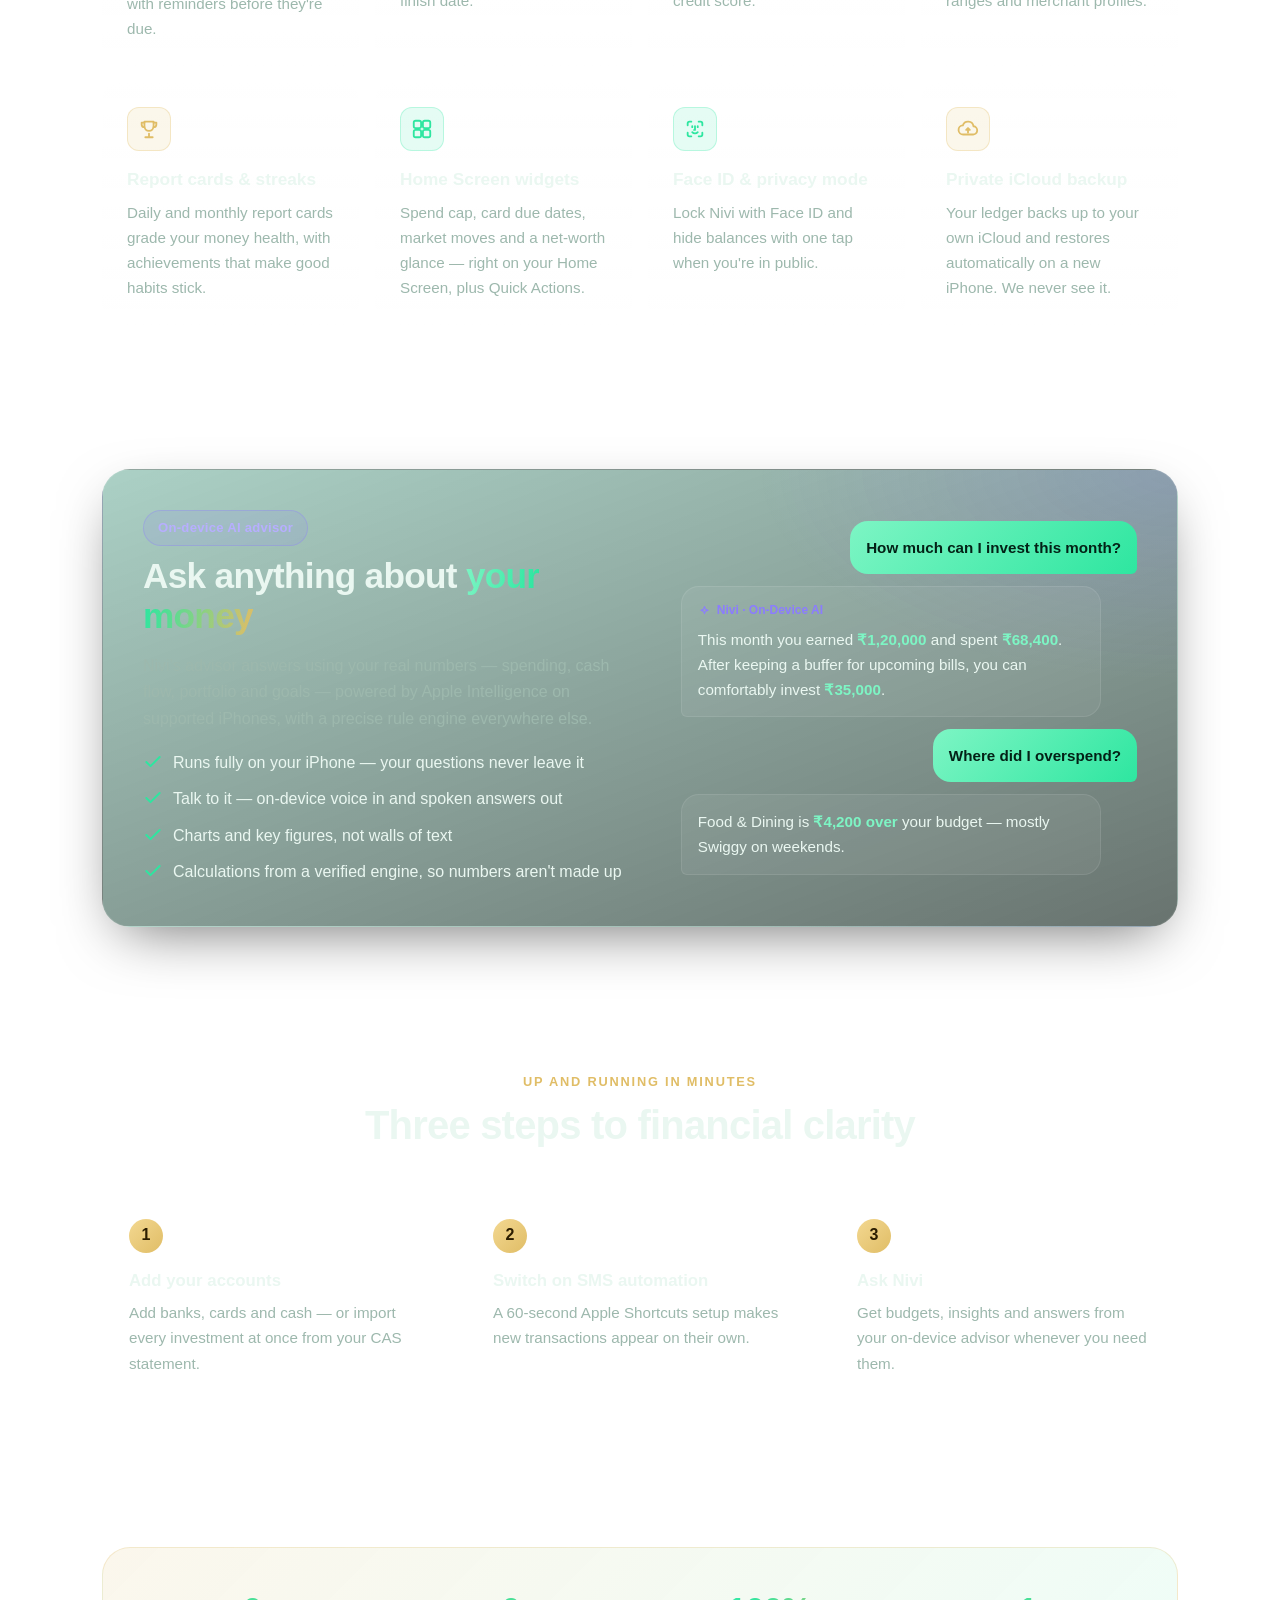
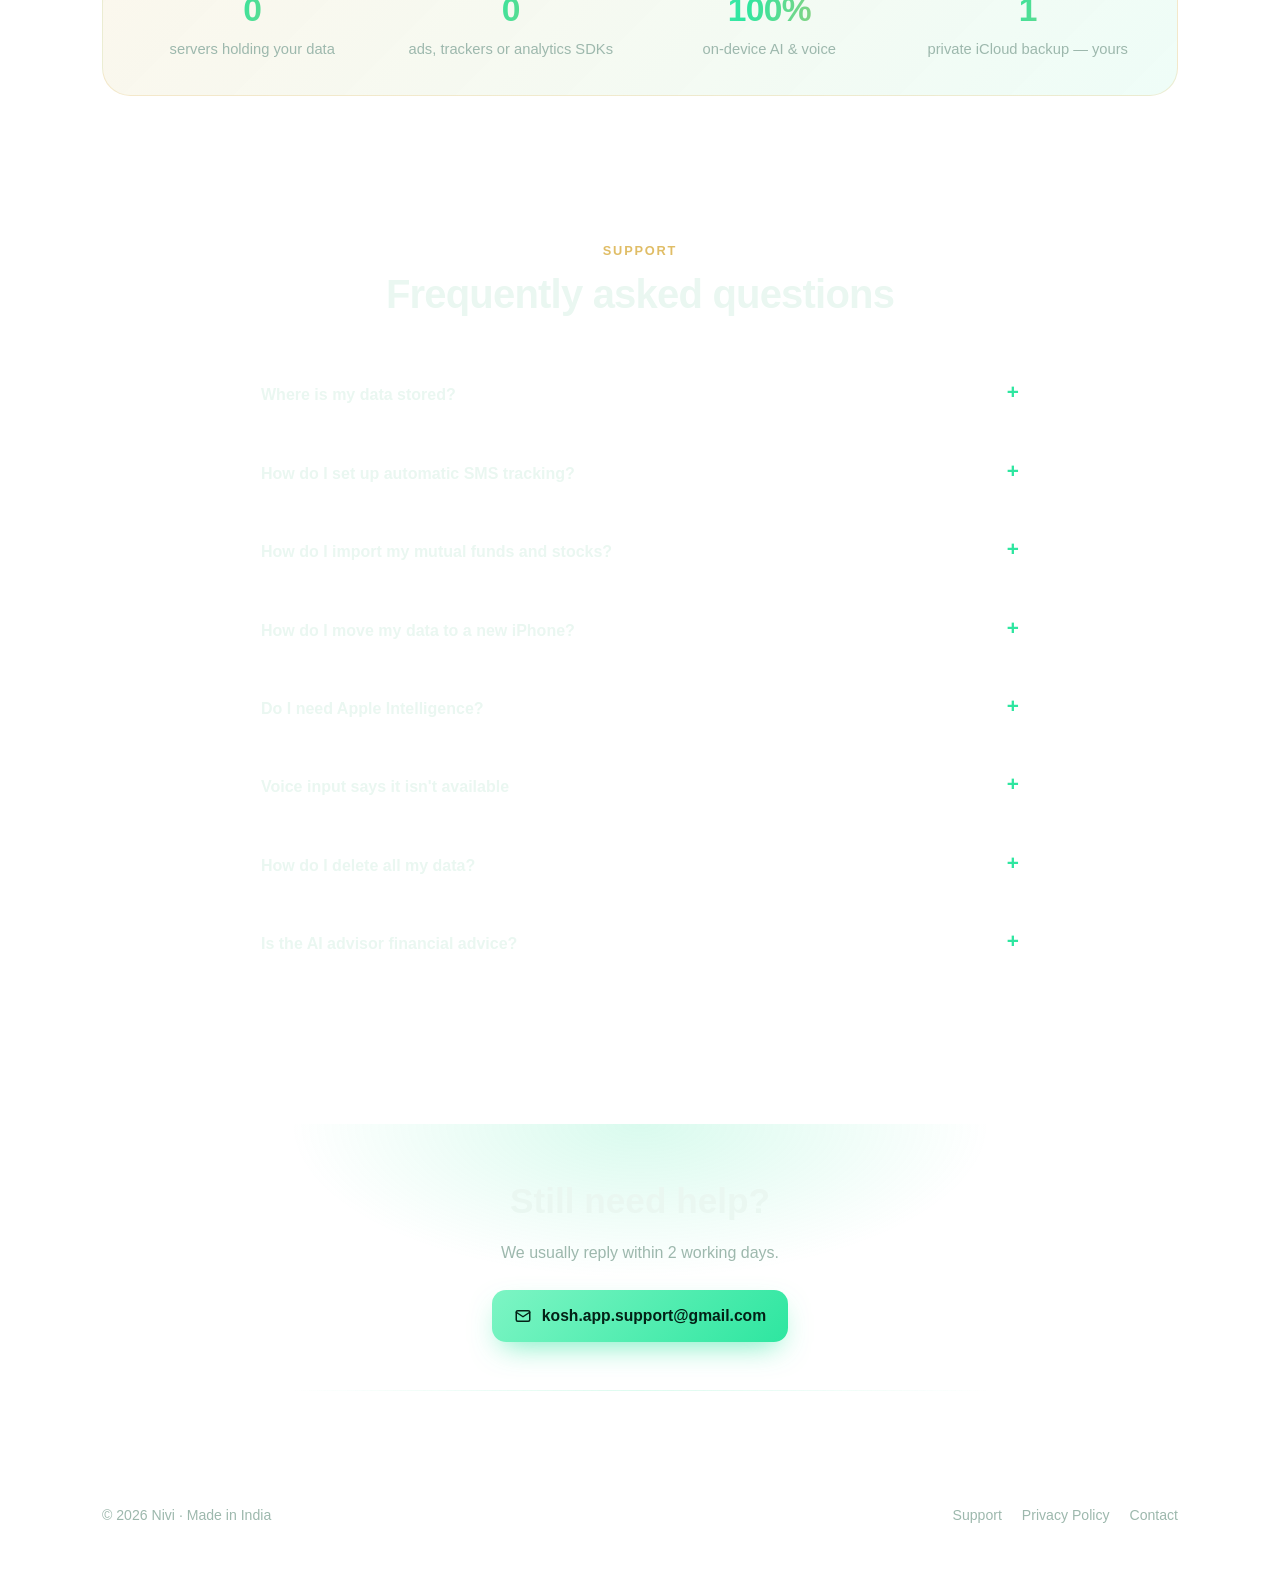
==== commit 69709067: "Rename to Nivi" ====
--- a/index.html
+++ b/index.html
@@ -3,10 +3,10 @@
 <head>
 <meta charset="utf-8">
 <meta name="viewport" content="width=device-width, initial-scale=1">
-<title>Kosh — Private money manager for India</title>
-<meta name="description" content="Kosh tracks your spending, investments and goals entirely on your iPhone. Automatic SMS tracking, CAS import, live NAVs and an on-device AI advisor. No ads, no trackers.">
+<title>Nivi — Private money manager for India</title>
+<meta name="description" content="Nivi tracks your spending, investments and goals entirely on your iPhone. Automatic SMS tracking, CAS import, live NAVs and an on-device AI advisor. No ads, no trackers.">
 <meta name="theme-color" content="#04160f">
-<meta property="og:title" content="Kosh — Private money manager for India">
+<meta property="og:title" content="Nivi — Private money manager for India">
 <meta property="og:description" content="Spending, investments and an on-device AI advisor — all private, all on your iPhone.">
 <meta property="og:image" content="https://kosh-app.github.io/assets/kosh-icon-512.png">
 <link rel="icon" type="image/png" href="assets/favicon.png">
@@ -17,7 +17,7 @@
 
 <header class="nav">
   <div class="wrap">
-    <a class="brand" href="./"><img src="assets/kosh-icon-512.png" alt="">Kosh <span class="deva">कोष</span></a>
+    <a class="brand" href="./"><img src="assets/kosh-icon-512.png" alt="">Nivi</a>
     <nav class="nav-links" aria-label="Main">
       <a href="#features" class="hide-sm">Features</a>
       <a href="#faq">Support</a>
@@ -30,10 +30,10 @@
   <!-- Hero -->
   <section class="hero">
     <div class="wrap">
-      <img class="hero-icon" src="assets/kosh-icon-512.png" alt="Kosh app icon">
-      <span class="eyebrow">कोष · your treasury, on your phone</span>
+      <img class="hero-icon" src="assets/kosh-icon-512.png" alt="Nivi app icon">
+      <span class="eyebrow">Your treasury, on your phone</span>
       <h1>Every rupee tracked.<br><span class="grad">Nothing leaves your phone.</span></h1>
-      <p class="lead">Kosh brings your bank accounts, cards, investments and goals into one beautiful place — with automatic SMS tracking and an AI advisor that runs entirely on your device.</p>
+      <p class="lead">Nivi brings your bank accounts, cards, investments and goals into one beautiful place — with automatic SMS tracking and an AI advisor that runs entirely on your device.</p>
       <div class="cta-row">
         <span class="btn btn-primary">
           <svg viewBox="0 0 24 24" fill="none" stroke="currentColor" stroke-width="2" stroke-linecap="round" stroke-linejoin="round"><rect x="6" y="2" width="12" height="20" rx="3"/><path d="M11 18h2"/></svg>
@@ -60,7 +60,7 @@
       <div class="section-head">
         <div class="kicker">Everything in one vault</div>
         <h2>Your complete financial picture</h2>
-        <p>From daily UPI spends to mutual funds and NPS — Kosh understands how money works in India.</p>
+        <p>From daily UPI spends to mutual funds and NPS — Nivi understands how money works in India.</p>
       </div>
       <div class="grid">
         <div class="card">
@@ -116,7 +116,7 @@
         <div class="card">
           <div class="ico"><svg viewBox="0 0 24 24" fill="none" stroke="currentColor" stroke-width="2" stroke-linecap="round" stroke-linejoin="round"><path d="M4 8V6a2 2 0 012-2h2M16 4h2a2 2 0 012 2v2M20 16v2a2 2 0 01-2 2h-2M8 20H6a2 2 0 01-2-2v-2"/><path d="M9 9v1M15 9v1M12 9v4h-1M9 15.5a4 4 0 006 0"/></svg></div>
           <h3>Face ID &amp; privacy mode</h3>
-          <p>Lock Kosh with Face ID and hide balances with one tap when you're in public.</p>
+          <p>Lock Nivi with Face ID and hide balances with one tap when you're in public.</p>
         </div>
         <div class="card">
           <div class="ico gold"><svg viewBox="0 0 24 24" fill="none" stroke="currentColor" stroke-width="2" stroke-linecap="round" stroke-linejoin="round"><path d="M7 18a5 5 0 01-.6-10A6 6 0 0118 9a4.5 4.5 0 01-1 9z"/><path d="M12 11v5M10 13l2-2 2 2"/></svg></div>
@@ -134,7 +134,7 @@
         <div>
           <span class="eyebrow" style="color:#b7aeff;background:rgba(139,124,255,.12);border-color:rgba(139,124,255,.3)">On-device AI advisor</span>
           <h2>Ask anything about <span class="grad">your money</span></h2>
-          <p>Kosh's advisor answers using your real numbers — spending, cash flow, portfolio and goals — powered by Apple Intelligence on supported iPhones, with a precise rule engine everywhere else.</p>
+          <p>Nivi's advisor answers using your real numbers — spending, cash flow, portfolio and goals — powered by Apple Intelligence on supported iPhones, with a precise rule engine everywhere else.</p>
           <ul class="ticks">
             <li><svg viewBox="0 0 24 24" fill="none" stroke="currentColor" stroke-width="2.4" stroke-linecap="round" stroke-linejoin="round"><path d="M20 6L9 17l-5-5"/></svg>Runs fully on your iPhone — your questions never leave it</li>
             <li><svg viewBox="0 0 24 24" fill="none" stroke="currentColor" stroke-width="2.4" stroke-linecap="round" stroke-linejoin="round"><path d="M20 6L9 17l-5-5"/></svg>Talk to it — on-device voice in and spoken answers out</li>
@@ -145,7 +145,7 @@
         <div class="chat" aria-label="Example conversation">
           <div class="bubble me">How much can I invest this month?</div>
           <div class="bubble ai">
-            <div class="tag"><svg viewBox="0 0 24 24" fill="none" stroke="currentColor" stroke-width="2" stroke-linecap="round" stroke-linejoin="round"><path d="M12 3l1.8 4.7L18.5 9.5 13.8 11.3 12 16l-1.8-4.7L5.5 9.5l4.7-1.8z"/></svg>Kosh · On-Device AI</div>
+            <div class="tag"><svg viewBox="0 0 24 24" fill="none" stroke="currentColor" stroke-width="2" stroke-linecap="round" stroke-linejoin="round"><path d="M12 3l1.8 4.7L18.5 9.5 13.8 11.3 12 16l-1.8-4.7L5.5 9.5l4.7-1.8z"/></svg>Nivi · On-Device AI</div>
             This month you earned <b>₹1,20,000</b> and spent <b>₹68,400</b>. After keeping a buffer for upcoming bills, you can comfortably invest <b>₹35,000</b>.
           </div>
           <div class="bubble me">Where did I overspend?</div>
@@ -165,7 +165,7 @@
       <div class="steps">
         <div class="step"><h3>Add your accounts</h3><p>Add banks, cards and cash — or import every investment at once from your CAS statement.</p></div>
         <div class="step"><h3>Switch on SMS automation</h3><p>A 60-second Apple Shortcuts setup makes new transactions appear on their own.</p></div>
-        <div class="step"><h3>Ask Kosh</h3><p>Get budgets, insights and answers from your on-device advisor whenever you need them.</p></div>
+        <div class="step"><h3>Ask Nivi</h3><p>Get budgets, insights and answers from your on-device advisor whenever you need them.</p></div>
       </div>
     </div>
   </section>
@@ -192,11 +192,11 @@
       <div class="faq">
         <details>
           <summary>Where is my data stored?</summary>
-          <p>On your iPhone, and optionally in your own private iCloud backup. Kosh has no servers that receive your financial data. Read the <a href="privacy.html">Privacy Policy</a>.</p>
+          <p>On your iPhone, and optionally in your own private iCloud backup. Nivi has no servers that receive your financial data. Read the <a href="privacy.html">Privacy Policy</a>.</p>
         </details>
         <details>
           <summary>How do I set up automatic SMS tracking?</summary>
-          <p>Open Kosh → Settings → SMS Automation Guide and follow the steps to create an Apple Shortcuts automation. Set it up on your iPhone only — your other devices get the transactions through iCloud Backup.</p>
+          <p>Open Nivi → Settings → SMS Automation Guide and follow the steps to create an Apple Shortcuts automation. Set it up on your iPhone only — your other devices get the transactions through iCloud Backup.</p>
         </details>
         <details>
           <summary>How do I import my mutual funds and stocks?</summary>
@@ -204,15 +204,15 @@
         </details>
         <details>
           <summary>How do I move my data to a new iPhone?</summary>
-          <p>Keep iCloud Backup on (Settings → iCloud Backup). Install Kosh on the new iPhone with the same Apple ID and your data restores automatically on first launch.</p>
+          <p>Keep iCloud Backup on (Settings → iCloud Backup). Install Nivi on the new iPhone with the same Apple ID and your data restores automatically on first launch.</p>
         </details>
         <details>
           <summary>Do I need Apple Intelligence?</summary>
-          <p>No. On iPhones with Apple Intelligence the advisor uses Apple's on-device model; on other iPhones it uses Kosh's built-in rule engine. Both run entirely on your device.</p>
+          <p>No. On iPhones with Apple Intelligence the advisor uses Apple's on-device model; on other iPhones it uses Nivi's built-in rule engine. Both run entirely on your device.</p>
         </details>
         <details>
           <summary>Voice input says it isn't available</summary>
-          <p>Kosh only uses on-device speech recognition. Turn on Dictation in Settings → General → Keyboard so iOS can download the speech model for your language, then try again.</p>
+          <p>Nivi only uses on-device speech recognition. Turn on Dictation in Settings → General → Keyboard so iOS can download the speech model for your language, then try again.</p>
         </details>
         <details>
           <summary>How do I delete all my data?</summary>
@@ -232,7 +232,7 @@
       <div class="contact">
         <h2>Still need help?</h2>
         <p>We usually reply within 2 working days.</p>
-        <a class="btn btn-primary" href="mailto:kosh.app.support@gmail.com?subject=Kosh%20Support">
+        <a class="btn btn-primary" href="mailto:kosh.app.support@gmail.com?subject=Nivi%20Support">
           <svg viewBox="0 0 24 24" fill="none" stroke="currentColor" stroke-width="2" stroke-linecap="round" stroke-linejoin="round"><rect x="3" y="5" width="18" height="14" rx="2"/><path d="M3 7l9 6 9-6"/></svg>
           kosh.app.support@gmail.com
         </a>
@@ -243,7 +243,7 @@
 
 <footer>
   <div class="wrap">
-    <span>© 2026 Kosh · कोष · Made in India</span>
+    <span>© 2026 Nivi · Made in India</span>
     <nav aria-label="Footer"><a href="#faq">Support</a><a href="privacy.html">Privacy Policy</a><a href="mailto:kosh.app.support@gmail.com">Contact</a></nav>
   </div>
 </footer>
--- a/style.css
+++ b/style.css
@@ -1,4 +1,4 @@
-/* Kosh — brand theme (emerald vault, mint growth, gold coins). No web fonts, no trackers. */
+/* Nivi — brand theme (emerald vault, mint growth, gold coins). No web fonts, no trackers. */
 :root {
     --bg: #04160f;
     --bg-2: #072219;
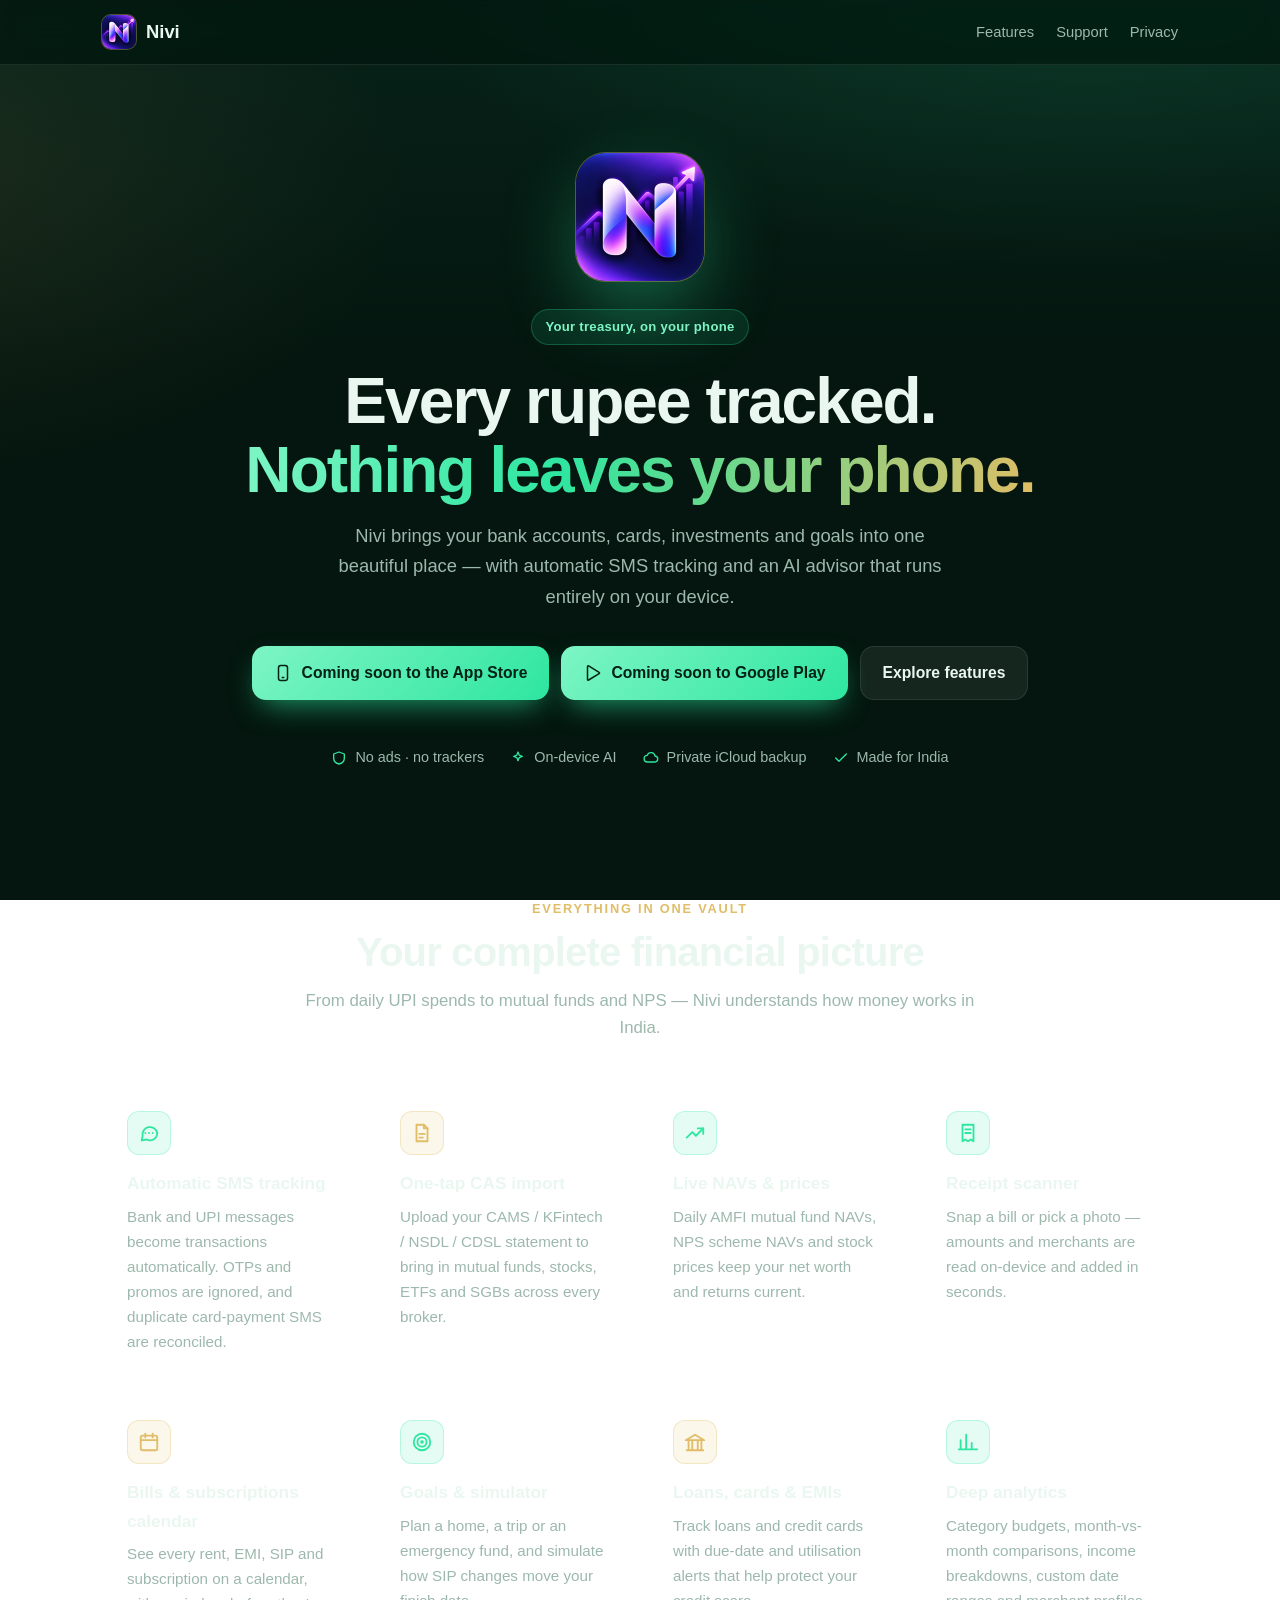
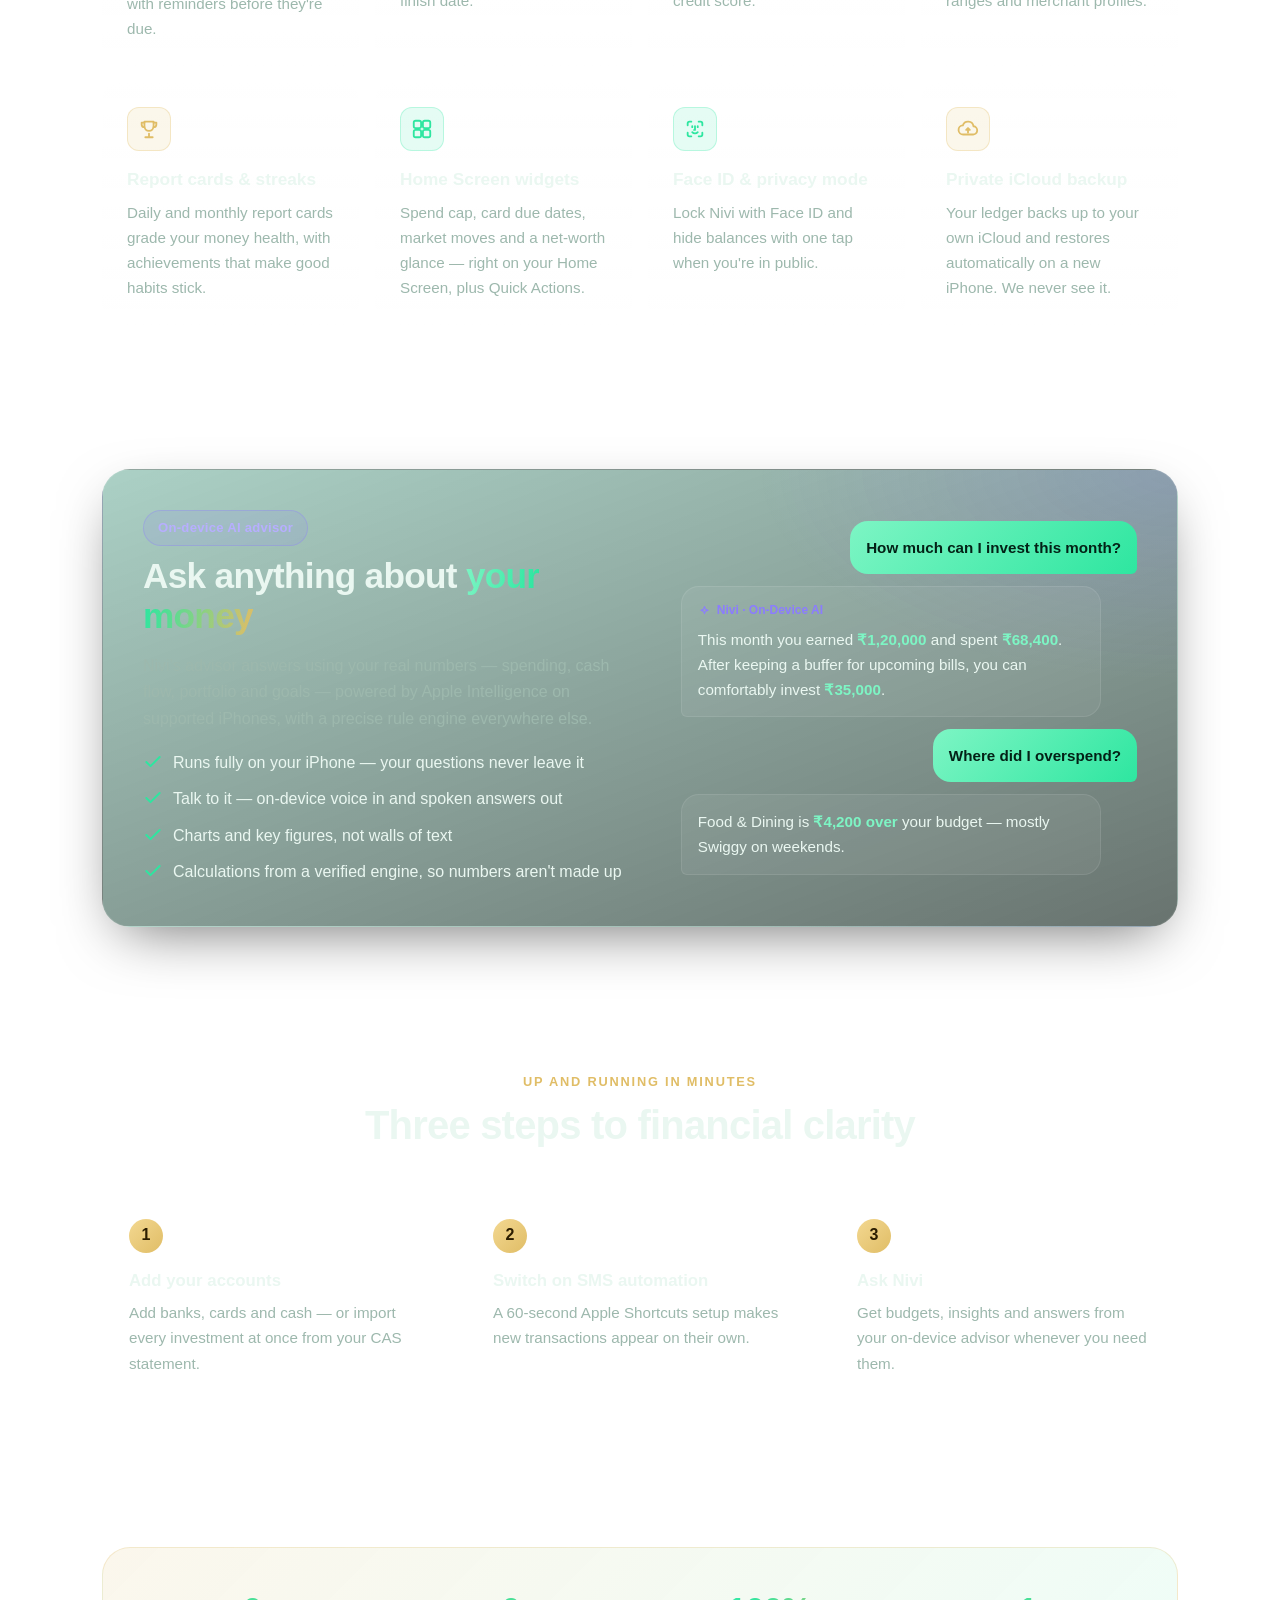
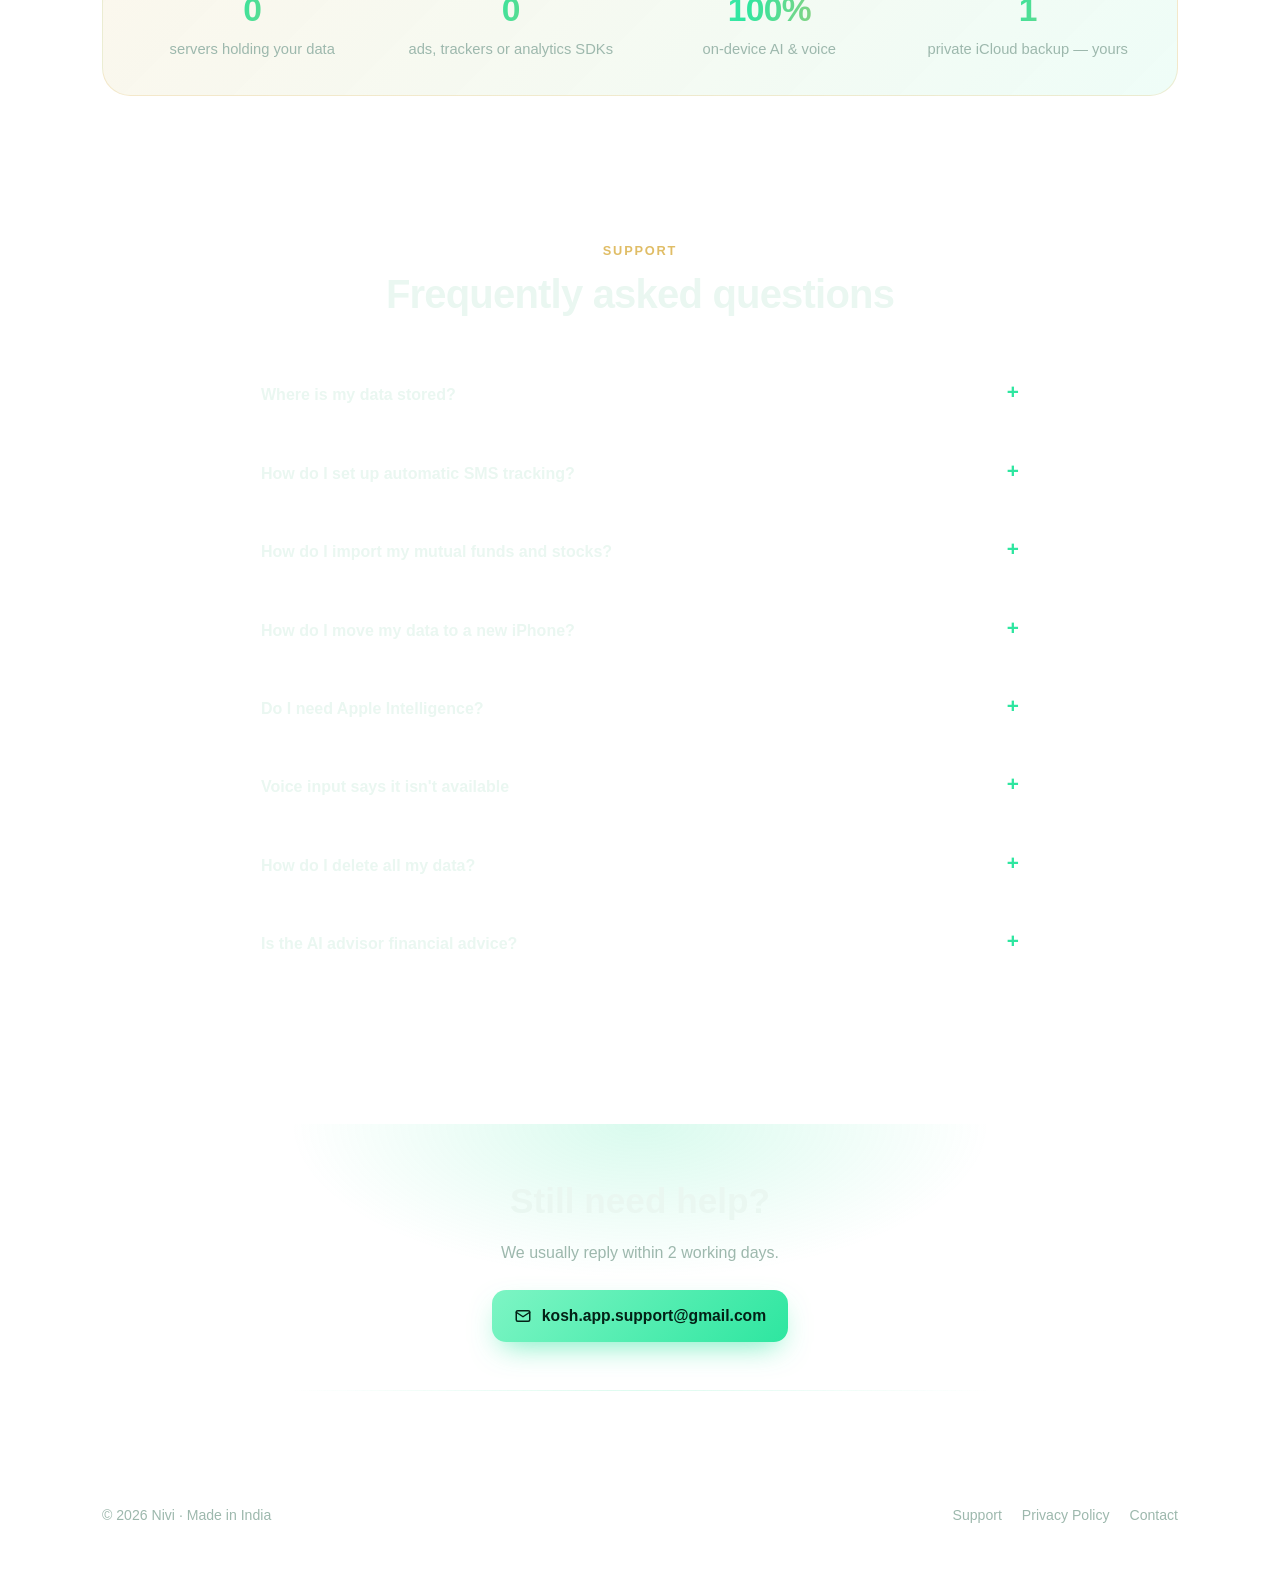
==== commit 2e8704eb: "New Nivi icon and logo" ====
--- a/index.html
+++ b/index.html
@@ -8,16 +8,16 @@
 <meta name="theme-color" content="#04160f">
 <meta property="og:title" content="Nivi — Private money manager for India">
 <meta property="og:description" content="Spending, investments and an on-device AI advisor — all private, all on your iPhone.">
-<meta property="og:image" content="https://kosh-app.github.io/assets/kosh-icon-512.png">
-<link rel="icon" type="image/png" href="assets/favicon.png">
-<link rel="apple-touch-icon" href="assets/apple-touch-icon.png">
+<meta property="og:image" content="https://nivi-app.github.io/assets/nivi-icon-512.png">
+<link rel="icon" type="image/png" href="assets/favicon.png?v=2">
+<link rel="apple-touch-icon" href="assets/apple-touch-icon.png?v=2">
 <link rel="stylesheet" href="style.css?v=3">
 </head>
 <body>
 
 <header class="nav">
   <div class="wrap">
-    <a class="brand" href="./"><img src="assets/kosh-icon-512.png" alt="">Nivi</a>
+    <a class="brand" href="./"><img src="assets/nivi-icon-512.png" alt="">Nivi</a>
     <nav class="nav-links" aria-label="Main">
       <a href="#features" class="hide-sm">Features</a>
       <a href="#faq">Support</a>
@@ -30,7 +30,7 @@
   <!-- Hero -->
   <section class="hero">
     <div class="wrap">
-      <img class="hero-icon" src="assets/kosh-icon-512.png" alt="Nivi app icon">
+      <img class="hero-icon" src="assets/nivi-icon-512.png" alt="Nivi app icon">
       <span class="eyebrow">Your treasury, on your phone</span>
       <h1>Every rupee tracked.<br><span class="grad">Nothing leaves your phone.</span></h1>
       <p class="lead">Nivi brings your bank accounts, cards, investments and goals into one beautiful place — with automatic SMS tracking and an AI advisor that runs entirely on your device.</p>
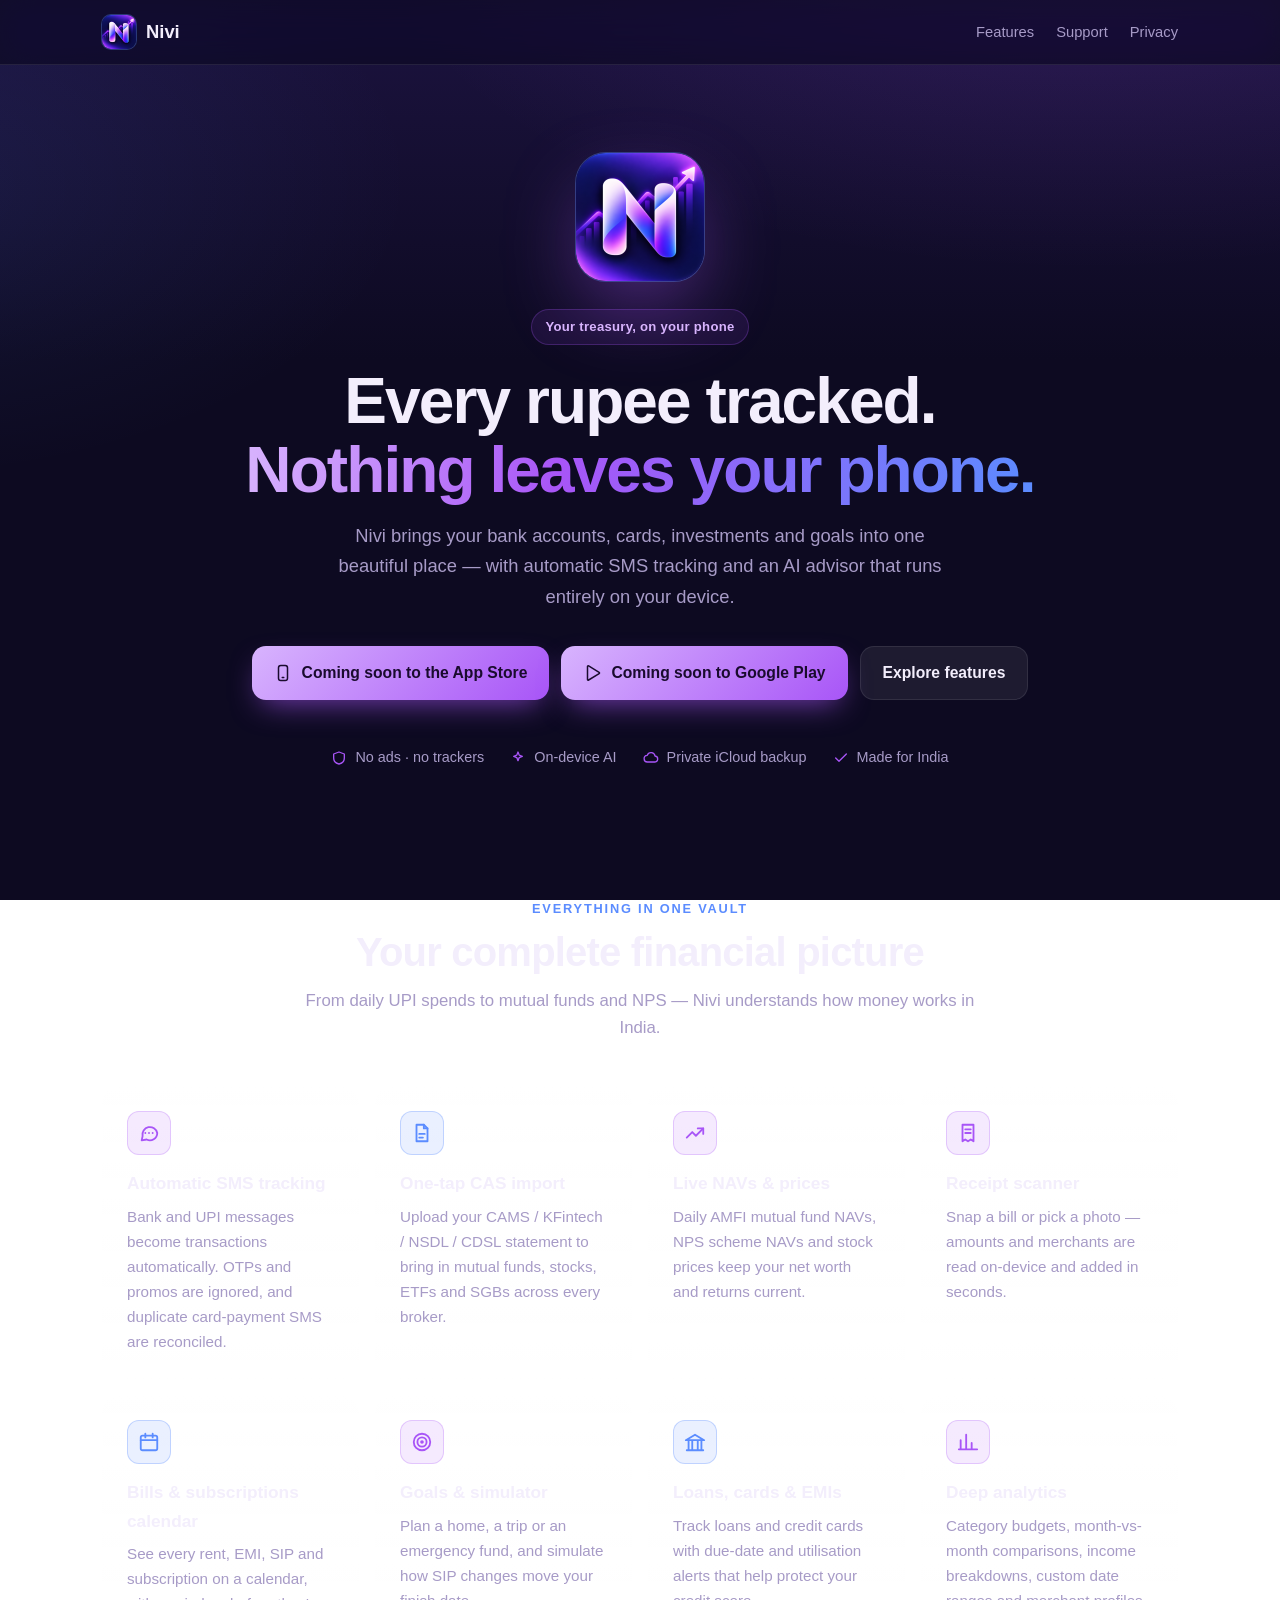
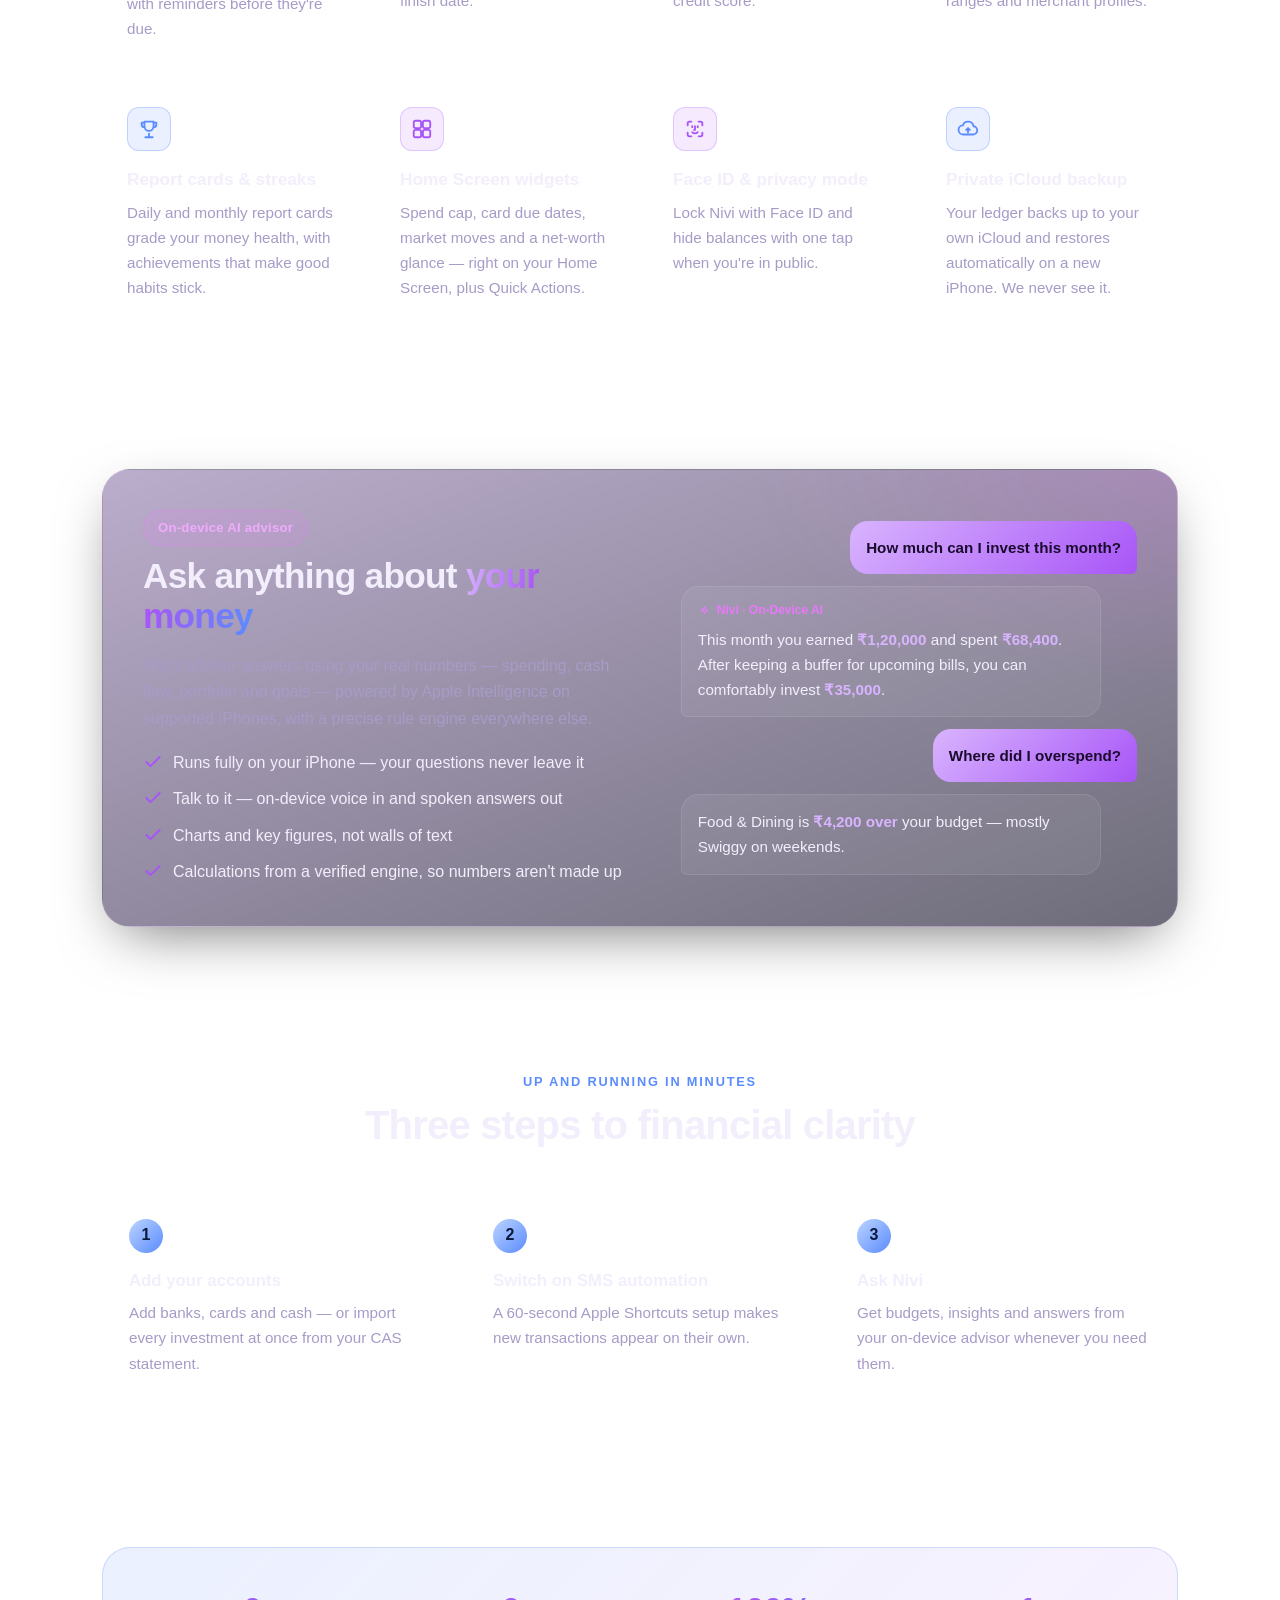
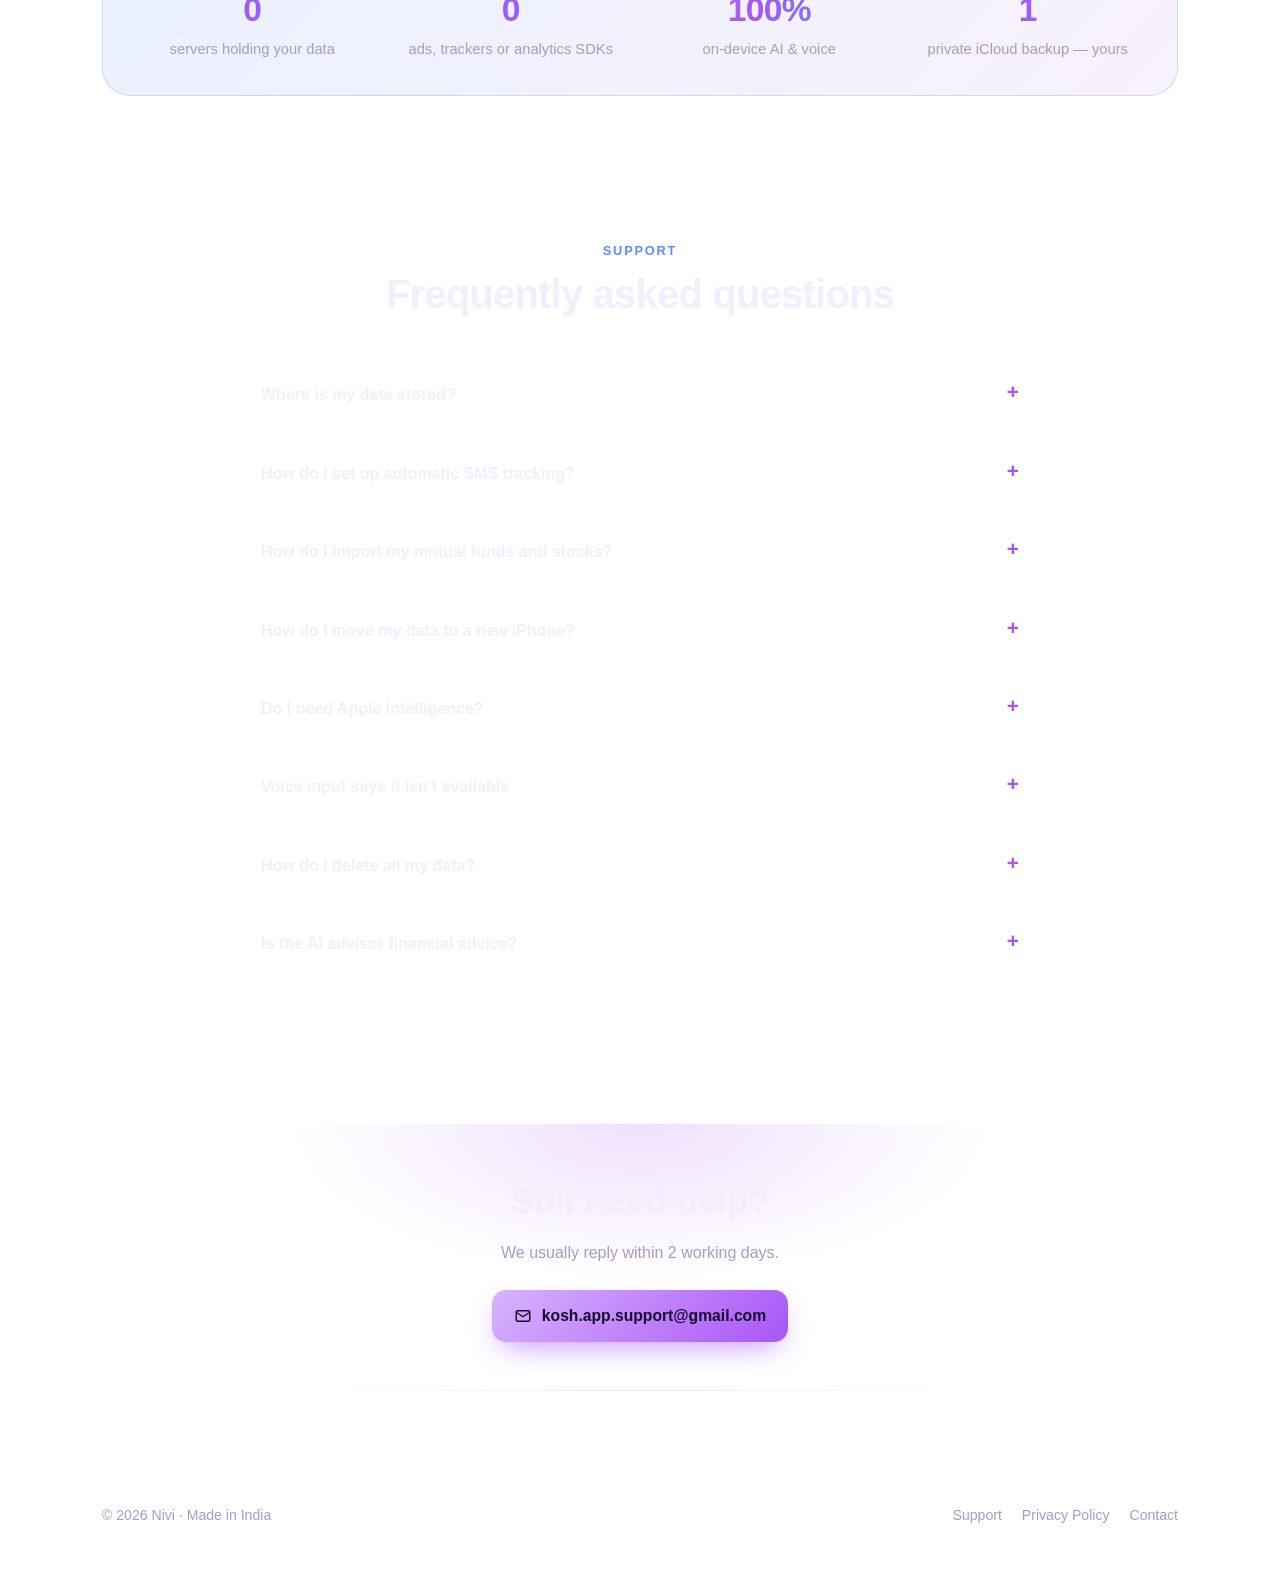
==== commit 59ed2b1b: "Recolor site from green to purple to match new icon" ====
--- a/index.html
+++ b/index.html
@@ -5,13 +5,13 @@
 <meta name="viewport" content="width=device-width, initial-scale=1">
 <title>Nivi — Private money manager for India</title>
 <meta name="description" content="Nivi tracks your spending, investments and goals entirely on your iPhone. Automatic SMS tracking, CAS import, live NAVs and an on-device AI advisor. No ads, no trackers.">
-<meta name="theme-color" content="#04160f">
+<meta name="theme-color" content="#0d0a21">
 <meta property="og:title" content="Nivi — Private money manager for India">
 <meta property="og:description" content="Spending, investments and an on-device AI advisor — all private, all on your iPhone.">
 <meta property="og:image" content="https://nivi-app.github.io/assets/nivi-icon-512.png">
 <link rel="icon" type="image/png" href="assets/favicon.png?v=2">
 <link rel="apple-touch-icon" href="assets/apple-touch-icon.png?v=2">
-<link rel="stylesheet" href="style.css?v=3">
+<link rel="stylesheet" href="style.css?v=4">
 </head>
 <body>
 
@@ -132,7 +132,7 @@
     <div class="wrap">
       <div class="spotlight">
         <div>
-          <span class="eyebrow" style="color:#b7aeff;background:rgba(139,124,255,.12);border-color:rgba(139,124,255,.3)">On-device AI advisor</span>
+          <span class="eyebrow" style="color:#f0abfc;background:rgba(232,121,249,.12);border-color:rgba(232,121,249,.3)">On-device AI advisor</span>
           <h2>Ask anything about <span class="grad">your money</span></h2>
           <p>Nivi's advisor answers using your real numbers — spending, cash flow, portfolio and goals — powered by Apple Intelligence on supported iPhones, with a precise rule engine everywhere else.</p>
           <ul class="ticks">
--- a/style.css
+++ b/style.css
@@ -1,19 +1,17 @@
-/* Nivi — brand theme (emerald vault, mint growth, gold coins). No web fonts, no trackers. */
+/* Nivi — brand theme (indigo night, violet growth, electric blue). No web fonts, no trackers. */
 :root {
-    --bg: #04160f;
-    --bg-2: #072219;
+    --bg: #0d0a21;
+    --bg-2: #1c1340;
     --surface: rgba(255, 255, 255, 0.04);
     --surface-2: rgba(255, 255, 255, 0.07);
     --border: rgba(255, 255, 255, 0.09);
-    --text: #eaf7f1;
-    --muted: #9db8ad;
-    --mint: #2ee6a0;
-    --mint-2: #7df5c4;
-    --emerald: #0f7a5a;
-    --gold: #e0bd66;
-    --gold-2: #b8913a;
-    --ivory: #f7f3e6;
-    --violet: #8b7cff;
+    --text: #f3eefc;
+    --muted: #a79bc7;
+    --purple: #a855f7;
+    --purple-2: #d8b4fe;
+    --blue: #5b8cff;
+    --blue-2: #3f5fc4;
+    --pink: #e879f9;
     --radius: 20px;
     --shadow: 0 20px 60px -20px rgba(0, 0, 0, 0.6);
     --max: 1120px;
@@ -26,13 +24,13 @@
     font: 16px/1.65 -apple-system, BlinkMacSystemFont, "SF Pro Text", "Segoe UI", Roboto, "Noto Sans Devanagari", sans-serif;
     color: var(--text);
     background:
-        radial-gradient(1200px 600px at 85% -10%, rgba(46, 230, 160, 0.16), transparent 60%),
-        radial-gradient(900px 500px at -10% 20%, rgba(224, 189, 102, 0.10), transparent 60%),
+        radial-gradient(1200px 600px at 85% -10%, rgba(168, 85, 247, 0.16), transparent 60%),
+        radial-gradient(900px 500px at -10% 20%, rgba(91, 140, 255, 0.10), transparent 60%),
         linear-gradient(180deg, var(--bg-2), var(--bg) 40%);
     background-attachment: fixed;
     -webkit-font-smoothing: antialiased;
 }
-a { color: var(--mint); text-decoration: none; }
+a { color: var(--purple); text-decoration: none; }
 a:hover { text-decoration: underline; }
 img { max-width: 100%; display: block; }
 .wrap { max-width: var(--max); margin: 0 auto; padding: 0 22px; }
@@ -42,14 +40,14 @@
     position: sticky; top: 0; z-index: 10;
     backdrop-filter: saturate(160%) blur(18px);
     -webkit-backdrop-filter: saturate(160%) blur(18px);
-    background: rgba(4, 22, 15, 0.72);
+    background: rgba(13, 10, 33, 0.72);
     border-bottom: 1px solid var(--border);
 }
 .nav .wrap { display: flex; align-items: center; justify-content: space-between; height: 64px; }
 .brand { display: flex; align-items: center; gap: 10px; color: var(--text); font-weight: 700; font-size: 1.15rem; }
 .brand:hover { text-decoration: none; }
-.brand img { width: 34px; height: 34px; border-radius: 9px; box-shadow: 0 0 0 1px rgba(224, 189, 102, 0.35); }
-.brand .deva { color: var(--gold); font-weight: 600; font-size: 0.95rem; opacity: 0.9; }
+.brand img { width: 34px; height: 34px; border-radius: 9px; box-shadow: 0 0 0 1px rgba(91, 140, 255, 0.35); }
+.brand .deva { color: var(--blue); font-weight: 600; font-size: 0.95rem; opacity: 0.9; }
 .nav-links { display: flex; gap: 22px; font-size: 0.92rem; }
 .nav-links a { color: var(--muted); }
 .nav-links a:hover, .nav-links a[aria-current="page"] { color: var(--text); text-decoration: none; }
@@ -58,20 +56,20 @@
 .hero { padding: 88px 0 56px; text-align: center; }
 .hero-icon {
     width: 128px; height: 128px; margin: 0 auto 28px; border-radius: 30px;
-    box-shadow: 0 0 0 1px rgba(224, 189, 102, 0.35), 0 30px 80px -10px rgba(46, 230, 160, 0.45);
+    box-shadow: 0 0 0 1px rgba(91, 140, 255, 0.35), 0 30px 80px -10px rgba(168, 85, 247, 0.45);
 }
 .eyebrow {
     display: inline-flex; align-items: center; gap: 8px;
     padding: 6px 14px; border-radius: 999px;
-    background: rgba(46, 230, 160, 0.10); border: 1px solid rgba(46, 230, 160, 0.25);
-    color: var(--mint-2); font-size: 0.82rem; font-weight: 600; letter-spacing: 0.02em;
+    background: rgba(168, 85, 247, 0.10); border: 1px solid rgba(168, 85, 247, 0.25);
+    color: var(--purple-2); font-size: 0.82rem; font-weight: 600; letter-spacing: 0.02em;
 }
 .hero h1 {
     margin: 22px auto 16px; max-width: 820px;
     font-size: clamp(2.3rem, 5.5vw, 4rem); line-height: 1.08; letter-spacing: -0.03em;
 }
 .grad {
-    background: linear-gradient(100deg, var(--mint-2), var(--mint) 40%, var(--gold) 100%);
+    background: linear-gradient(100deg, var(--purple-2), var(--purple) 40%, var(--blue) 100%);
     -webkit-background-clip: text; background-clip: text; color: transparent;
 }
 .hero p.lead { max-width: 640px; margin: 0 auto; color: var(--muted); font-size: 1.15rem; }
@@ -83,22 +81,22 @@
 }
 .btn:hover { text-decoration: none; background: rgba(255, 255, 255, 0.11); }
 .btn-primary {
-    color: #032116; border: none;
-    background: linear-gradient(135deg, var(--mint-2), var(--mint));
-    box-shadow: 0 12px 30px -10px rgba(46, 230, 160, 0.7);
-}
-.btn-primary:hover { background: linear-gradient(135deg, #9af8d2, #45ecb0); }
+    color: #1a0b2e; border: none;
+    background: linear-gradient(135deg, var(--purple-2), var(--purple));
+    box-shadow: 0 12px 30px -10px rgba(168, 85, 247, 0.7);
+}
+.btn-primary:hover { background: linear-gradient(135deg, #e4c6ff, #b388ff); }
 .btn svg { width: 18px; height: 18px; }
 
 /* ---------- Trust strip ---------- */
 .trust { display: flex; justify-content: center; flex-wrap: wrap; gap: 10px 26px; margin-top: 46px; color: var(--muted); font-size: 0.9rem; }
 .trust span { display: inline-flex; align-items: center; gap: 8px; }
-.trust svg { width: 16px; height: 16px; color: var(--mint); }
+.trust svg { width: 16px; height: 16px; color: var(--purple); }
 
 /* ---------- Sections ---------- */
 section { padding: 72px 0; }
 .section-head { text-align: center; max-width: 680px; margin: 0 auto 44px; }
-.section-head .kicker { color: var(--gold); font-weight: 700; font-size: 0.8rem; letter-spacing: 0.14em; text-transform: uppercase; }
+.section-head .kicker { color: var(--blue); font-weight: 700; font-size: 0.8rem; letter-spacing: 0.14em; text-transform: uppercase; }
 .section-head h2 { margin: 10px 0 12px; font-size: clamp(1.7rem, 3.4vw, 2.5rem); letter-spacing: -0.02em; line-height: 1.15; }
 .section-head p { color: var(--muted); margin: 0; font-size: 1.05rem; }
 
@@ -110,38 +108,38 @@
     border: 1px solid var(--border);
     transition: transform 0.2s ease, border-color 0.2s ease;
 }
-.card:hover { transform: translateY(-3px); border-color: rgba(46, 230, 160, 0.35); }
+.card:hover { transform: translateY(-3px); border-color: rgba(168, 85, 247, 0.35); }
 .card h3 { margin: 14px 0 6px; font-size: 1.08rem; }
 .card p { margin: 0; color: var(--muted); font-size: 0.95rem; }
 .ico {
     width: 44px; height: 44px; border-radius: 12px; display: grid; place-items: center;
-    background: rgba(46, 230, 160, 0.12); color: var(--mint);
-    box-shadow: inset 0 0 0 1px rgba(46, 230, 160, 0.25);
+    background: rgba(168, 85, 247, 0.12); color: var(--purple);
+    box-shadow: inset 0 0 0 1px rgba(168, 85, 247, 0.25);
 }
 .ico svg { width: 22px; height: 22px; }
-.ico.gold { background: rgba(224, 189, 102, 0.13); color: var(--gold); box-shadow: inset 0 0 0 1px rgba(224, 189, 102, 0.3); }
-.ico.violet { background: rgba(139, 124, 255, 0.14); color: var(--violet); box-shadow: inset 0 0 0 1px rgba(139, 124, 255, 0.3); }
+.ico.gold { background: rgba(91, 140, 255, 0.13); color: var(--blue); box-shadow: inset 0 0 0 1px rgba(91, 140, 255, 0.3); }
+.ico.violet { background: rgba(232, 121, 249, 0.14); color: var(--pink); box-shadow: inset 0 0 0 1px rgba(232, 121, 249, 0.3); }
 
 /* ---------- Spotlight (AI advisor) ---------- */
 .spotlight {
     display: grid; gap: 36px; align-items: center; grid-template-columns: 1.1fr 1fr;
     padding: 40px; border-radius: 28px;
     background:
-        radial-gradient(600px 300px at 100% 0%, rgba(139, 124, 255, 0.18), transparent 70%),
-        linear-gradient(160deg, rgba(15, 122, 90, 0.35), rgba(4, 22, 15, 0.6));
+        radial-gradient(600px 300px at 100% 0%, rgba(232, 121, 249, 0.18), transparent 70%),
+        linear-gradient(160deg, rgba(60, 20, 110, 0.35), rgba(13, 10, 33, 0.6));
     border: 1px solid var(--border); box-shadow: var(--shadow);
 }
 .spotlight h2 { margin: 10px 0 12px; font-size: clamp(1.6rem, 3vw, 2.2rem); letter-spacing: -0.02em; line-height: 1.15; }
 .spotlight p { color: var(--muted); }
 .ticks { list-style: none; padding: 0; margin: 18px 0 0; display: grid; gap: 10px; }
 .ticks li { display: flex; gap: 10px; align-items: flex-start; }
-.ticks svg { flex: none; width: 20px; height: 20px; color: var(--mint); margin-top: 2px; }
+.ticks svg { flex: none; width: 20px; height: 20px; color: var(--purple); margin-top: 2px; }
 .chat { display: grid; gap: 12px; }
 .bubble { padding: 14px 16px; border-radius: 18px; font-size: 0.95rem; max-width: 92%; }
-.bubble.me { justify-self: end; background: linear-gradient(135deg, var(--mint-2), var(--mint)); color: #032116; border-bottom-right-radius: 6px; font-weight: 550; }
+.bubble.me { justify-self: end; background: linear-gradient(135deg, var(--purple-2), var(--purple)); color: #1a0b2e; border-bottom-right-radius: 6px; font-weight: 550; }
 .bubble.ai { background: rgba(255, 255, 255, 0.06); border: 1px solid var(--border); border-bottom-left-radius: 6px; }
-.bubble.ai b { color: var(--mint-2); }
-.bubble .tag { display: flex; align-items: center; gap: 6px; font-size: 0.75rem; color: var(--violet); font-weight: 650; margin-bottom: 6px; }
+.bubble.ai b { color: var(--purple-2); }
+.bubble .tag { display: flex; align-items: center; gap: 6px; font-size: 0.75rem; color: var(--pink); font-weight: 650; margin-bottom: 6px; }
 .bubble .tag svg { width: 13px; height: 13px; }
 
 /* ---------- Steps ---------- */
@@ -150,7 +148,7 @@
 .step::before {
     counter-increment: s; content: counter(s);
     display: grid; place-items: center; width: 34px; height: 34px; border-radius: 50%;
-    font-weight: 800; color: #2b1d00; background: linear-gradient(135deg, #f3d891, var(--gold));
+    font-weight: 800; color: #0a1a3d; background: linear-gradient(135deg, #bcd4ff, var(--blue));
 }
 .step h3 { margin: 14px 0 6px; font-size: 1.05rem; }
 .step p { margin: 0; color: var(--muted); font-size: 0.95rem; }
@@ -159,8 +157,8 @@
 .band {
     display: grid; gap: 28px; grid-template-columns: repeat(auto-fit, minmax(200px, 1fr));
     padding: 34px; border-radius: 28px; text-align: center;
-    background: linear-gradient(135deg, rgba(224, 189, 102, 0.12), rgba(46, 230, 160, 0.08));
-    border: 1px solid rgba(224, 189, 102, 0.25);
+    background: linear-gradient(135deg, rgba(91, 140, 255, 0.12), rgba(168, 85, 247, 0.08));
+    border: 1px solid rgba(91, 140, 255, 0.25);
 }
 .band .num { font-size: 2.1rem; font-weight: 800; letter-spacing: -0.02em; }
 .band .lbl { color: var(--muted); font-size: 0.92rem; }
@@ -168,17 +166,17 @@
 /* ---------- FAQ ---------- */
 .faq { max-width: 800px; margin: 0 auto; display: grid; gap: 10px; }
 details { border-radius: 16px; background: var(--surface); border: 1px solid var(--border); padding: 4px 20px; }
-details[open] { background: var(--surface-2); border-color: rgba(46, 230, 160, 0.3); }
+details[open] { background: var(--surface-2); border-color: rgba(168, 85, 247, 0.3); }
 summary { cursor: pointer; list-style: none; padding: 16px 0; font-weight: 650; display: flex; justify-content: space-between; gap: 16px; }
 summary::-webkit-details-marker { display: none; }
-summary::after { content: "+"; color: var(--mint); font-size: 1.3rem; line-height: 1; transition: transform 0.2s; }
+summary::after { content: "+"; color: var(--purple); font-size: 1.3rem; line-height: 1; transition: transform 0.2s; }
 details[open] summary::after { transform: rotate(45deg); }
 details p { margin: 0 0 18px; color: var(--muted); }
 
 /* ---------- Contact ---------- */
 .contact {
     text-align: center; padding: 48px 28px; border-radius: 28px;
-    background: radial-gradient(500px 220px at 50% 0%, rgba(46, 230, 160, 0.18), transparent 70%), var(--surface);
+    background: radial-gradient(500px 220px at 50% 0%, rgba(168, 85, 247, 0.18), transparent 70%), var(--surface);
     border: 1px solid var(--border);
 }
 .contact h2 { margin: 0 0 10px; font-size: clamp(1.6rem, 3vw, 2.2rem); }
@@ -196,21 +194,21 @@
 .legal-hero .meta { color: var(--muted); }
 .legal { display: grid; gap: 28px; grid-template-columns: 240px 1fr; align-items: start; padding-bottom: 72px; }
 .toc { position: sticky; top: 88px; padding: 18px; border-radius: 16px; background: var(--surface); border: 1px solid var(--border); font-size: 0.9rem; }
-.toc b { display: block; margin-bottom: 8px; color: var(--gold); font-size: 0.75rem; letter-spacing: 0.12em; text-transform: uppercase; }
+.toc b { display: block; margin-bottom: 8px; color: var(--blue); font-size: 0.75rem; letter-spacing: 0.12em; text-transform: uppercase; }
 .toc ol { margin: 0; padding-left: 18px; display: grid; gap: 6px; }
 .toc a { color: var(--muted); }
 .toc a:hover { color: var(--text); }
 .doc { display: grid; gap: 14px; }
 .summary-card {
     padding: 26px; border-radius: var(--radius);
-    background: linear-gradient(135deg, rgba(46, 230, 160, 0.12), rgba(224, 189, 102, 0.08));
-    border: 1px solid rgba(46, 230, 160, 0.3);
+    background: linear-gradient(135deg, rgba(168, 85, 247, 0.12), rgba(91, 140, 255, 0.08));
+    border: 1px solid rgba(168, 85, 247, 0.3);
 }
 .summary-card h2 { margin: 0 0 12px; font-size: 1.2rem; }
 .doc section { padding: 24px 26px; border-radius: var(--radius); background: var(--surface); border: 1px solid var(--border); scroll-margin-top: 84px; }
 .doc h2 { margin: 0 0 10px; font-size: 1.15rem; display: flex; align-items: center; gap: 10px; }
-.doc h2 .n { display: grid; place-items: center; width: 28px; height: 28px; border-radius: 8px; font-size: 0.85rem; background: rgba(224, 189, 102, 0.14); color: var(--gold); }
-.doc p, .doc li { color: #c9dcd4; }
+.doc h2 .n { display: grid; place-items: center; width: 28px; height: 28px; border-radius: 8px; font-size: 0.85rem; background: rgba(91, 140, 255, 0.14); color: var(--blue); }
+.doc p, .doc li { color: #d2c7e8; }
 .doc p { margin: 0 0 10px; }
 .doc p:last-child { margin-bottom: 0; }
 .doc ul { margin: 0; padding-left: 20px; display: grid; gap: 8px; }
